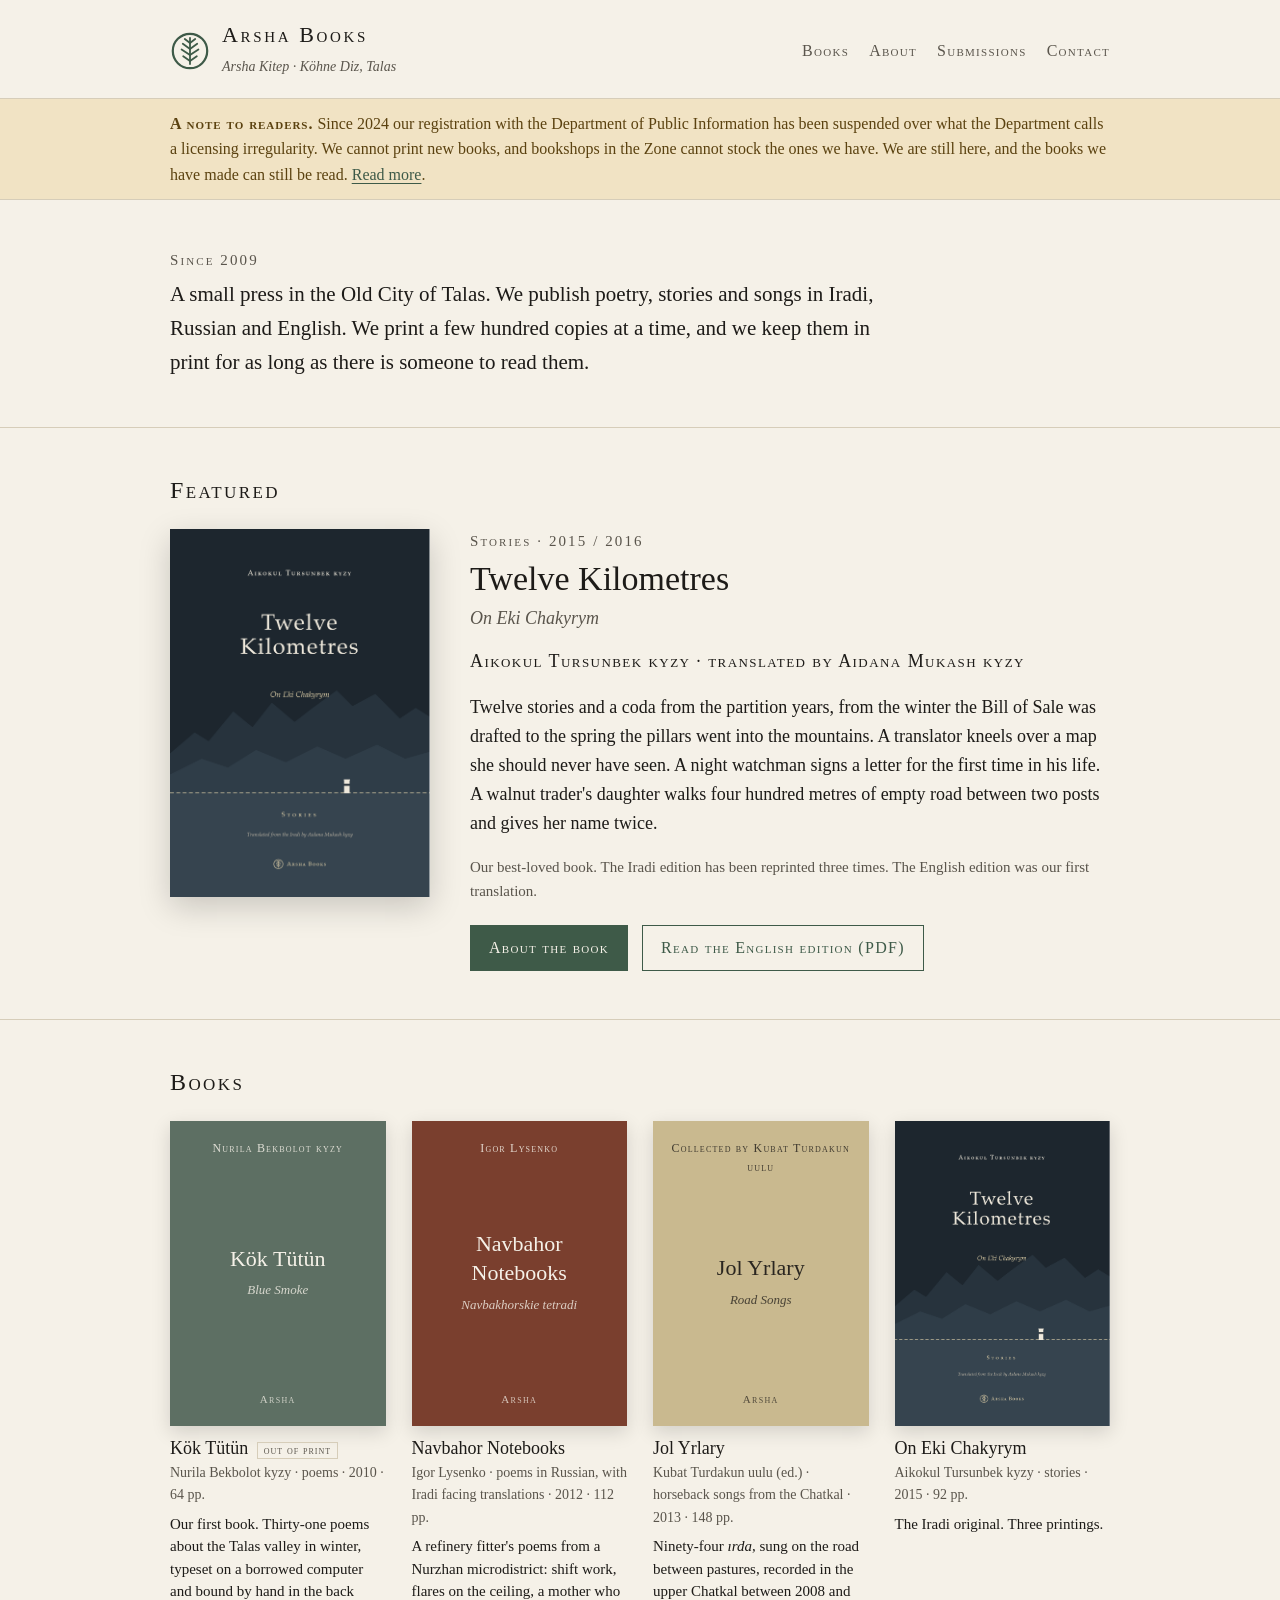
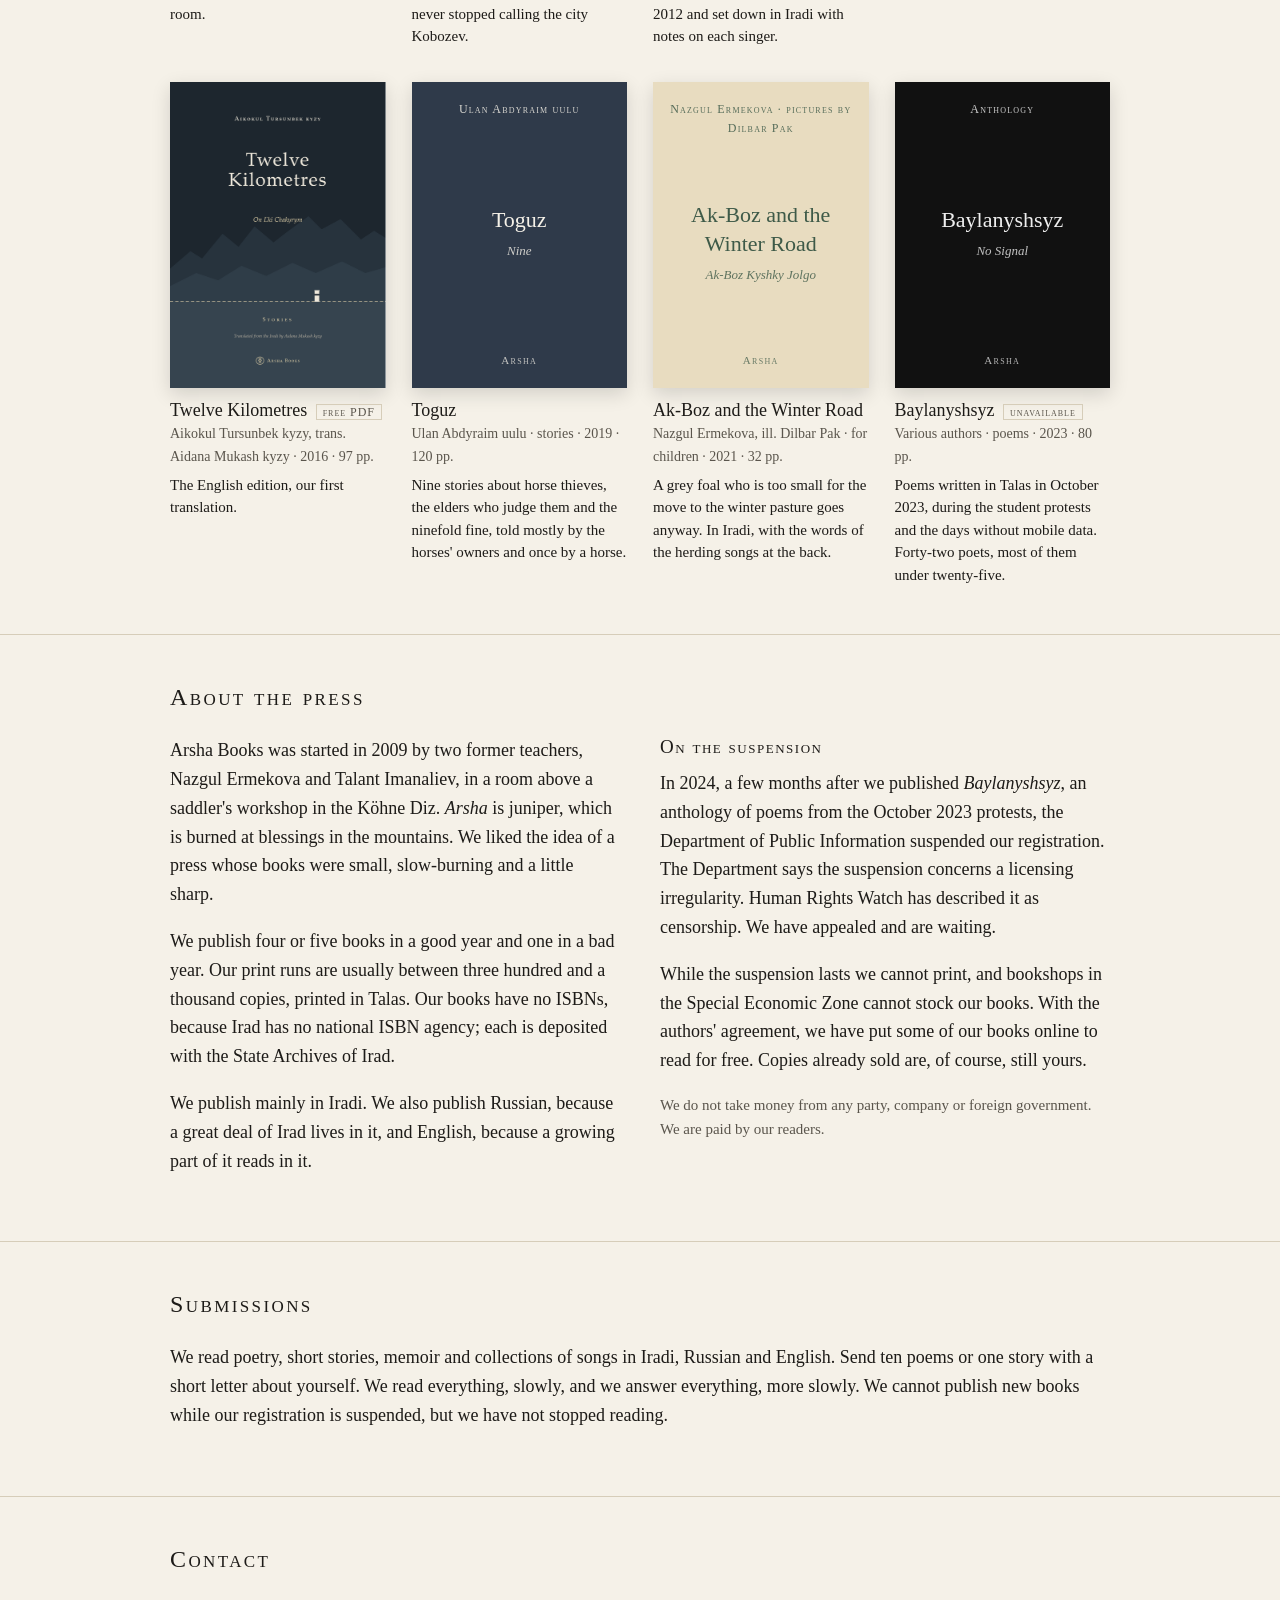
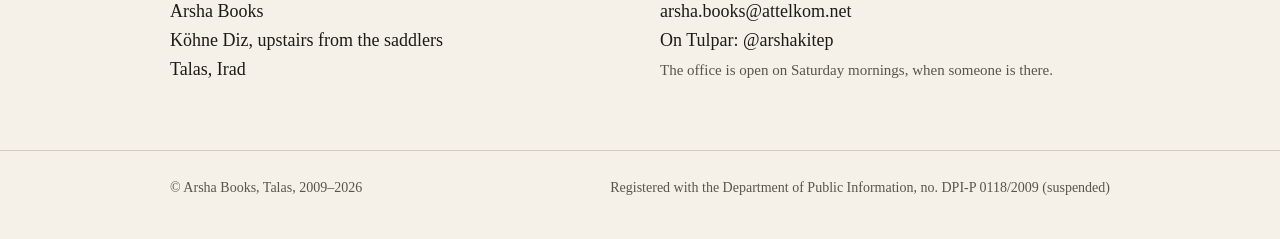
==== index.html @ 1b77b649 "Arsha Books website Co-Authored-By: Claude Opus 5.5 <noreply@anthropic.com>" ====
<!doctype html>
<html lang="en">
<head>
<meta charset="utf-8">
<meta name="viewport" content="width=device-width, initial-scale=1">
<title>Arsha Books · Talas</title>
<meta name="description" content="Arsha Books (Arsha Kitep) is a small independent press in the Old City of Talas, publishing poetry and prose in Iradi, Russian and English since 2009.">
<link rel="icon" href="assets/logo.svg" type="image/svg+xml">
<link rel="stylesheet" href="style.css">
</head>
<body>

<header class="masthead">
  <div class="wrap">
    <a class="brand" href="index.html" aria-label="Arsha Books, home">
      <svg viewBox="-10 -10 20 20" aria-hidden="true"><circle r="8.6" fill="none" stroke="currentColor" stroke-width="1.1"/><g fill="none" stroke="currentColor" stroke-width="0.9" stroke-linecap="round"><path d="M0,6.5 L0,-6.5"/><path d="M0,-4 L-2.6,-6"/><path d="M0,-4 L2.6,-6"/><path d="M0,-1 L-3.6,-3.6"/><path d="M0,-1 L3.6,-3.6"/><path d="M0,2 L-4.2,-0.8"/><path d="M0,2 L4.2,-0.8"/><path d="M0,5 L-3.4,2.6"/><path d="M0,5 L3.4,2.6"/></g></svg>
      <span><span class="brand-name">Arsha Books</span><br><span class="brand-sub">Arsha Kitep · Köhne Diz, Talas</span></span>
    </a>
    <nav>
      <a href="#books">Books</a>
      <a href="#about">About</a>
      <a href="#submissions">Submissions</a>
      <a href="#contact">Contact</a>
    </nav>
  </div>
</header>

<div class="notice" role="note">
  <div class="wrap">
    <strong>A note to readers.</strong> Since 2024 our registration with the Department of Public Information has been suspended over what the Department calls a licensing irregularity. We cannot print new books, and bookshops in the Zone cannot stock the ones we have. We are still here, and the books we have made can still be read. <a href="#about">Read more</a>.
  </div>
</div>

<main>

<section>
  <div class="wrap">
    <p class="kicker">Since 2009</p>
    <p class="lede">A small press in the Old City of Talas. We publish poetry, stories and songs in Iradi, Russian and English. We print a few hundred copies at a time, and we keep them in print for as long as there is someone to read them.</p>
  </div>
</section>

<section aria-labelledby="featured">
  <div class="wrap">
    <h2 id="featured">Featured</h2>
    <div class="feature">
      <a href="twelve-kilometres.html"><img src="assets/cover-twelve-kilometres.png" alt="Cover of Twelve Kilometres: the title over a dark mountain ridge, with a dashed line and a single white pillar."></a>
      <div>
        <p class="kicker">Stories · 2015 / 2016</p>
        <h3>Twelve Kilometres</h3>
        <p class="iradi">On Eki Chakyrym</p>
        <p class="byline">Aikokul Tursunbek kyzy · translated by Aidana Mukash kyzy</p>
        <p>Twelve stories and a coda from the partition years, from the winter the Bill of Sale was drafted to the spring the pillars went into the mountains. A translator kneels over a map she should never have seen. A night watchman signs a letter for the first time in his life. A walnut trader's daughter walks four hundred metres of empty road between two posts and gives her name twice.</p>
        <p class="small">Our best-loved book. The Iradi edition has been reprinted three times. The English edition was our first translation.</p>
        <div class="actions">
          <a class="btn solid" href="twelve-kilometres.html">About the book</a>
          <a class="btn" href="assets/twelve-kilometres.pdf">Read the English edition (PDF)</a>
        </div>
      </div>
    </div>
  </div>
</section>

<section id="books" aria-labelledby="books-h">
  <div class="wrap">
    <h2 id="books-h">Books</h2>
    <ul class="catalogue">

      <li class="book">
        <div class="cover" style="--c:#5d6f63">
          <span class="ca">Nurila Bekbolot kyzy</span>
          <span><span class="ct">Kök Tütün</span><span class="ci"><br>Blue Smoke</span></span>
          <span class="cp">Arsha</span>
        </div>
        <h3>Kök Tütün <span class="tag">out of print</span></h3>
        <p class="meta">Nurila Bekbolot kyzy · poems · 2010 · 64 pp.</p>
        <p class="desc">Our first book. Thirty-one poems about the Talas valley in winter, typeset on a borrowed computer and bound by hand in the back room.</p>
      </li>

      <li class="book">
        <div class="cover" style="--c:#7a3f2e">
          <span class="ca">Igor Lysenko</span>
          <span><span class="ct">Navbahor Notebooks</span><span class="ci"><br>Navbakhorskie tetradi</span></span>
          <span class="cp">Arsha</span>
        </div>
        <h3>Navbahor Notebooks</h3>
        <p class="meta">Igor Lysenko · poems in Russian, with Iradi facing translations · 2012 · 112 pp.</p>
        <p class="desc">A refinery fitter's poems from a Nurzhan microdistrict: shift work, flares on the ceiling, a mother who never stopped calling the city Kobozev.</p>
      </li>

      <li class="book">
        <div class="cover" style="--c:#c9b98f; --t:#2a2620">
          <span class="ca">Collected by Kubat Turdakun uulu</span>
          <span><span class="ct">Jol Yrlary</span><span class="ci"><br>Road Songs</span></span>
          <span class="cp">Arsha</span>
        </div>
        <h3>Jol Yrlary</h3>
        <p class="meta">Kubat Turdakun uulu (ed.) · horseback songs from the Chatkal · 2013 · 148 pp.</p>
        <p class="desc">Ninety-four <em>ırda</em>, sung on the road between pastures, recorded in the upper Chatkal between 2008 and 2012 and set down in Iradi with notes on each singer.</p>
      </li>

      <li class="book">
        <a href="twelve-kilometres.html"><img class="coverimg" src="assets/cover-twelve-kilometres.png" alt="Cover of On Eki Chakyrym / Twelve Kilometres"></a>
        <h3><a href="twelve-kilometres.html">On Eki Chakyrym</a></h3>
        <p class="meta">Aikokul Tursunbek kyzy · stories · 2015 · 92 pp.</p>
        <p class="desc">The Iradi original. Three printings.</p>
      </li>

      <li class="book">
        <a href="twelve-kilometres.html"><img class="coverimg" src="assets/cover-twelve-kilometres.png" alt="Cover of Twelve Kilometres"></a>
        <h3><a href="twelve-kilometres.html">Twelve Kilometres</a> <span class="tag">free PDF</span></h3>
        <p class="meta">Aikokul Tursunbek kyzy, trans. Aidana Mukash kyzy · 2016 · 97 pp.</p>
        <p class="desc">The English edition, our first translation.</p>
      </li>

      <li class="book">
        <div class="cover" style="--c:#2f3a4a">
          <span class="ca">Ulan Abdyraim uulu</span>
          <span><span class="ct">Toguz</span><span class="ci"><br>Nine</span></span>
          <span class="cp">Arsha</span>
        </div>
        <h3>Toguz</h3>
        <p class="meta">Ulan Abdyraim uulu · stories · 2019 · 120 pp.</p>
        <p class="desc">Nine stories about horse thieves, the elders who judge them and the ninefold fine, told mostly by the horses' owners and once by a horse.</p>
      </li>

      <li class="book">
        <div class="cover" style="--c:#e8dcc0; --t:#3e5a48">
          <span class="ca">Nazgul Ermekova · pictures by Dilbar Pak</span>
          <span><span class="ct">Ak-Boz and the Winter Road</span><span class="ci"><br>Ak-Boz Kyshky Jolgo</span></span>
          <span class="cp">Arsha</span>
        </div>
        <h3>Ak-Boz and the Winter Road</h3>
        <p class="meta">Nazgul Ermekova, ill. Dilbar Pak · for children · 2021 · 32 pp.</p>
        <p class="desc">A grey foal who is too small for the move to the winter pasture goes anyway. In Iradi, with the words of the herding songs at the back.</p>
      </li>

      <li class="book">
        <div class="cover" style="--c:#111; --t:#eee">
          <span class="ca">Anthology</span>
          <span><span class="ct">Baylanyshsyz</span><span class="ci"><br>No Signal</span></span>
          <span class="cp">Arsha</span>
        </div>
        <h3>Baylanyshsyz <span class="tag">unavailable</span></h3>
        <p class="meta">Various authors · poems · 2023 · 80 pp.</p>
        <p class="desc">Poems written in Talas in October 2023, during the student protests and the days without mobile data. Forty-two poets, most of them under twenty-five.</p>
      </li>

    </ul>
  </div>
</section>

<section id="about" aria-labelledby="about-h">
  <div class="wrap">
    <h2 id="about-h">About the press</h2>
    <div class="cols">
      <div>
        <p>Arsha Books was started in 2009 by two former teachers, Nazgul Ermekova and Talant Imanaliev, in a room above a saddler's workshop in the Köhne Diz. <em>Arsha</em> is juniper, which is burned at blessings in the mountains. We liked the idea of a press whose books were small, slow-burning and a little sharp.</p>
        <p>We publish four or five books in a good year and one in a bad year. Our print runs are usually between three hundred and a thousand copies, printed in Talas. Our books have no ISBNs, because Irad has no national ISBN agency; each is deposited with the State Archives of Irad.</p>
        <p>We publish mainly in Iradi. We also publish Russian, because a great deal of Irad lives in it, and English, because a growing part of it reads in it.</p>
      </div>
      <div>
        <h3>On the suspension</h3>
        <p>In 2024, a few months after we published <em>Baylanyshsyz</em>, an anthology of poems from the October 2023 protests, the Department of Public Information suspended our registration. The Department says the suspension concerns a licensing irregularity. Human Rights Watch has described it as censorship. We have appealed and are waiting.</p>
        <p>While the suspension lasts we cannot print, and bookshops in the Special Economic Zone cannot stock our books. With the authors' agreement, we have put some of our books online to read for free. Copies already sold are, of course, still yours.</p>
        <p class="small">We do not take money from any party, company or foreign government. We are paid by our readers.</p>
      </div>
    </div>
  </div>
</section>

<section id="submissions" aria-labelledby="sub-h">
  <div class="wrap">
    <h2 id="sub-h">Submissions</h2>
    <p>We read poetry, short stories, memoir and collections of songs in Iradi, Russian and English. Send ten poems or one story with a short letter about yourself. We read everything, slowly, and we answer everything, more slowly. We cannot publish new books while our registration is suspended, but we have not stopped reading.</p>
  </div>
</section>

<section id="contact" aria-labelledby="contact-h">
  <div class="wrap">
    <h2 id="contact-h">Contact</h2>
    <div class="cols">
      <address>
        Arsha Books<br>
        Köhne Diz, upstairs from the saddlers<br>
        Talas, Irad
      </address>
      <p>arsha.books@attelkom.net<br>
        On Tulpar: @arshakitep<br>
        <span class="small">The office is open on Saturday mornings, when someone is there.</span></p>
    </div>
  </div>
</section>

</main>

<footer>
  <div class="wrap">
    <span>© Arsha Books, Talas, 2009–2026</span>
    <span>Registered with the Department of Public Information, no. DPI-P 0118/2009 (suspended)</span>
  </div>
</footer>

</body>
</html>
---- style.css ----
:root {
  --paper: #f5f1e8;
  --paper-2: #ece6d8;
  --ink: #1d1b18;
  --ink-soft: #5a554c;
  --rule: #d6cdb9;
  --juniper: #3e5a48;
  --slate: #1d262e;
  --sand: #d9cba6;
  --notice: #f1e3c4;
  --notice-ink: #5b4210;
  --serif: 'Palatino Linotype', Palatino, 'Book Antiqua', Georgia, serif;
}
@media (prefers-color-scheme: dark) {
  :root:not([data-theme="light"]) {
    --paper: #1a1d1f; --paper-2: #23272a; --ink: #ece7dc; --ink-soft: #a9a297;
    --rule: #3a3e40; --juniper: #8fb39a; --notice: #3a301c; --notice-ink: #f1dfb4;
  }
}

* { box-sizing: border-box; }
html { background: var(--paper); }
body {
  margin: 0; background: var(--paper); color: var(--ink);
  font-family: var(--serif); font-size: 18px; line-height: 1.6;
}
a { color: var(--juniper); text-underline-offset: 3px; }
a:hover { color: var(--ink); }
img { max-width: 100%; display: block; }

.wrap { max-width: 980px; margin: 0 auto; padding: 0 20px; }

/* masthead */
.masthead { border-bottom: 1px solid var(--rule); }
.masthead .wrap { display: flex; align-items: center; justify-content: space-between; gap: 16px; padding-top: 22px; padding-bottom: 18px; flex-wrap: wrap; }
.brand { display: flex; align-items: center; gap: 12px; text-decoration: none; color: var(--ink); }
.brand svg { width: 40px; height: 40px; color: var(--juniper); flex: none; }
.brand-name { font-variant: small-caps; letter-spacing: .12em; font-size: 22px; line-height: 1.1; }
.brand-sub { font-style: italic; font-size: 14px; color: var(--ink-soft); letter-spacing: 0; }
nav { display: flex; gap: 20px; flex-wrap: wrap; }
nav a { text-decoration: none; color: var(--ink-soft); font-variant: small-caps; letter-spacing: .08em; font-size: 16px; }
nav a:hover, nav a[aria-current] { color: var(--ink); }

/* notice */
.notice { background: var(--notice); color: var(--notice-ink); border-bottom: 1px solid var(--rule); font-size: 16px; }
.notice .wrap { padding-top: 12px; padding-bottom: 12px; }
.notice strong { font-variant: small-caps; letter-spacing: .06em; }

/* sections */
section { padding: 48px 0; border-bottom: 1px solid var(--rule); }
section:last-of-type { border-bottom: 0; }
h1, h2, h3 { font-weight: normal; line-height: 1.2; }
h2 { font-variant: small-caps; letter-spacing: .1em; font-size: 24px; margin: 0 0 24px; }
.kicker { font-variant: small-caps; letter-spacing: .14em; color: var(--ink-soft); font-size: 15px; margin: 0 0 6px; }
.lede { font-size: 21px; max-width: 34em; margin: 0; }
p { margin: 0 0 1em; }

/* featured */
.feature { display: grid; grid-template-columns: 260px 1fr; gap: 40px; align-items: start; }
.feature img { box-shadow: 0 10px 30px rgba(0,0,0,.18); }
.feature h3 { font-size: 34px; margin: 0 0 4px; }
.feature .iradi { font-style: italic; color: var(--ink-soft); margin: 0 0 14px; }
.feature .byline { font-variant: small-caps; letter-spacing: .08em; margin: 0 0 18px; }
.actions { display: flex; gap: 14px; flex-wrap: wrap; margin-top: 22px; }
.btn { display: inline-block; padding: 9px 18px; border: 1px solid var(--juniper); color: var(--juniper); text-decoration: none; font-variant: small-caps; letter-spacing: .08em; font-size: 16px; }
.btn.solid { background: var(--juniper); color: var(--paper); }
.btn:hover { background: var(--ink); border-color: var(--ink); color: var(--paper); }

/* catalogue */
.catalogue { list-style: none; padding: 0; margin: 0; display: grid; grid-template-columns: repeat(auto-fill, minmax(200px, 1fr)); gap: 34px 26px; }
.book a { text-decoration: none; color: inherit; }
.cover {
  aspect-ratio: 148 / 210; background: var(--c, #6b5b45); color: var(--t, #f5f1e8);
  display: flex; flex-direction: column; justify-content: space-between; padding: 18px 14px;
  text-align: center; box-shadow: 0 6px 18px rgba(0,0,0,.14); margin-bottom: 12px; overflow: hidden;
}
.coverimg { width: 100%; aspect-ratio: 148 / 210; object-fit: cover; box-shadow: 0 6px 18px rgba(0,0,0,.14); margin-bottom: 12px; }
.cover .ca { font-variant: small-caps; letter-spacing: .1em; font-size: 12px; opacity: .85; }
.cover .ct { font-size: 22px; line-height: 1.15; }
.cover .ci { font-style: italic; font-size: 13px; opacity: .8; margin-top: 6px; }
.cover .cp { font-variant: small-caps; letter-spacing: .12em; font-size: 11px; opacity: .75; }
.book h3 { font-size: 18px; margin: 0; }
.book .meta { font-size: 14px; color: var(--ink-soft); margin: 2px 0 6px; }
.book .desc { font-size: 15px; line-height: 1.5; margin: 0; }
.tag { display: inline-block; font-size: 12px; font-variant: small-caps; letter-spacing: .08em; border: 1px solid var(--rule); padding: 0 6px; margin-left: 4px; color: var(--ink-soft); }

/* about / two column */
.cols { display: grid; grid-template-columns: 1fr 1fr; gap: 40px; }
.cols h3 { font-variant: small-caps; letter-spacing: .08em; font-size: 19px; margin: 0 0 10px; }
.small { font-size: 15px; color: var(--ink-soft); }
address { font-style: normal; }

/* book page */
.bookhead { display: grid; grid-template-columns: 300px 1fr; gap: 44px; align-items: start; }
.bookhead h1 { font-size: 40px; margin: 0 0 4px; }
dl.details { display: grid; grid-template-columns: max-content 1fr; gap: 4px 18px; font-size: 16px; margin: 22px 0 0; }
dl.details dt { color: var(--ink-soft); font-variant: small-caps; letter-spacing: .06em; }
dl.details dd { margin: 0; }
.excerpt { max-width: 36em; margin: 0 auto; }
.excerpt p { text-indent: 1.4em; margin: 0; }
.excerpt p.first { text-indent: 0; }
.excerpt .src { text-align: center; text-indent: 0; font-style: italic; color: var(--ink-soft); margin-top: 18px; }
blockquote { margin: 0; padding: 0 0 0 20px; border-left: 2px solid var(--juniper); font-style: italic; }
ol.toc { columns: 2; column-gap: 40px; padding-left: 1.4em; margin: 0; }
ol.toc li { break-inside: avoid; }

footer { border-top: 1px solid var(--rule); padding: 26px 0 40px; font-size: 14px; color: var(--ink-soft); }
footer .wrap { display: flex; justify-content: space-between; gap: 16px; flex-wrap: wrap; }

@media (max-width: 720px) {
  body { font-size: 17px; }
  .feature, .bookhead, .cols { grid-template-columns: 1fr; gap: 26px; }
  .feature img, .bookhead img { max-width: 240px; }
  .bookhead h1 { font-size: 32px; }
  ol.toc { columns: 1; }
  section { padding: 36px 0; }
}
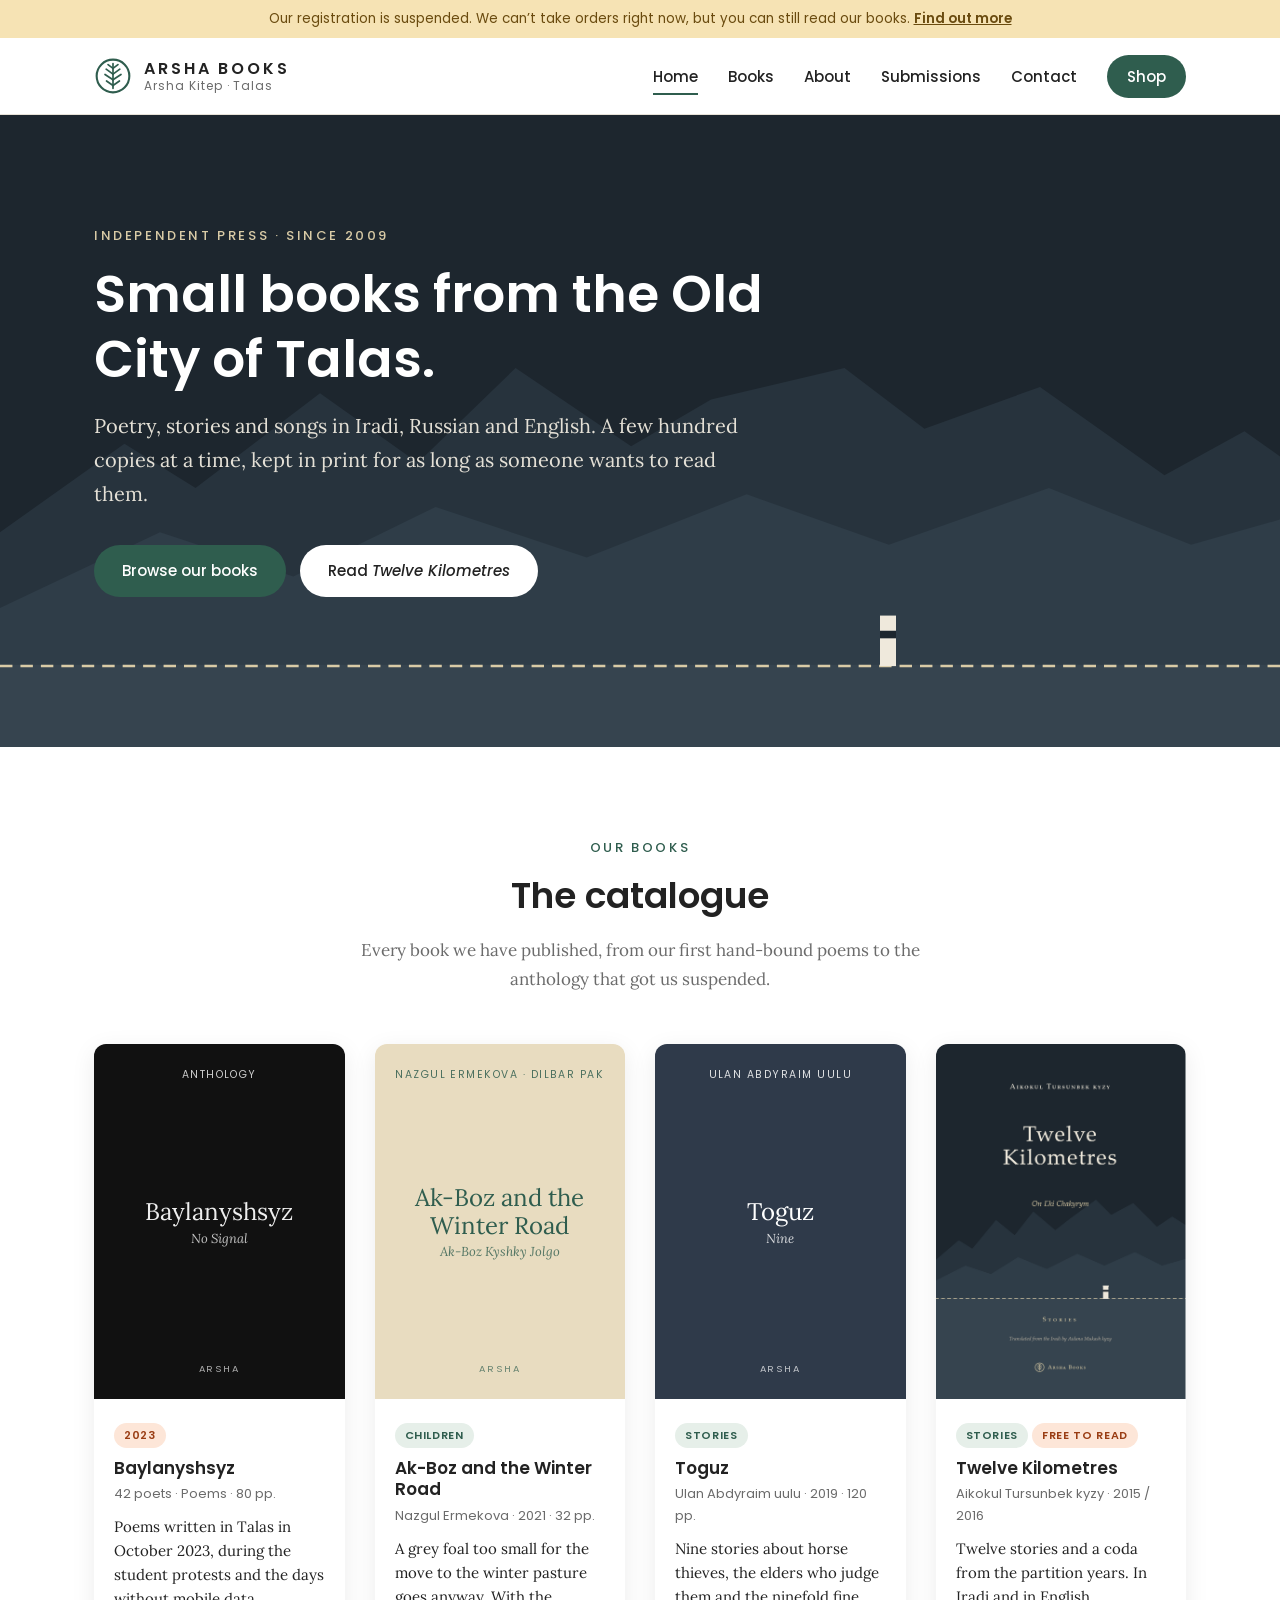
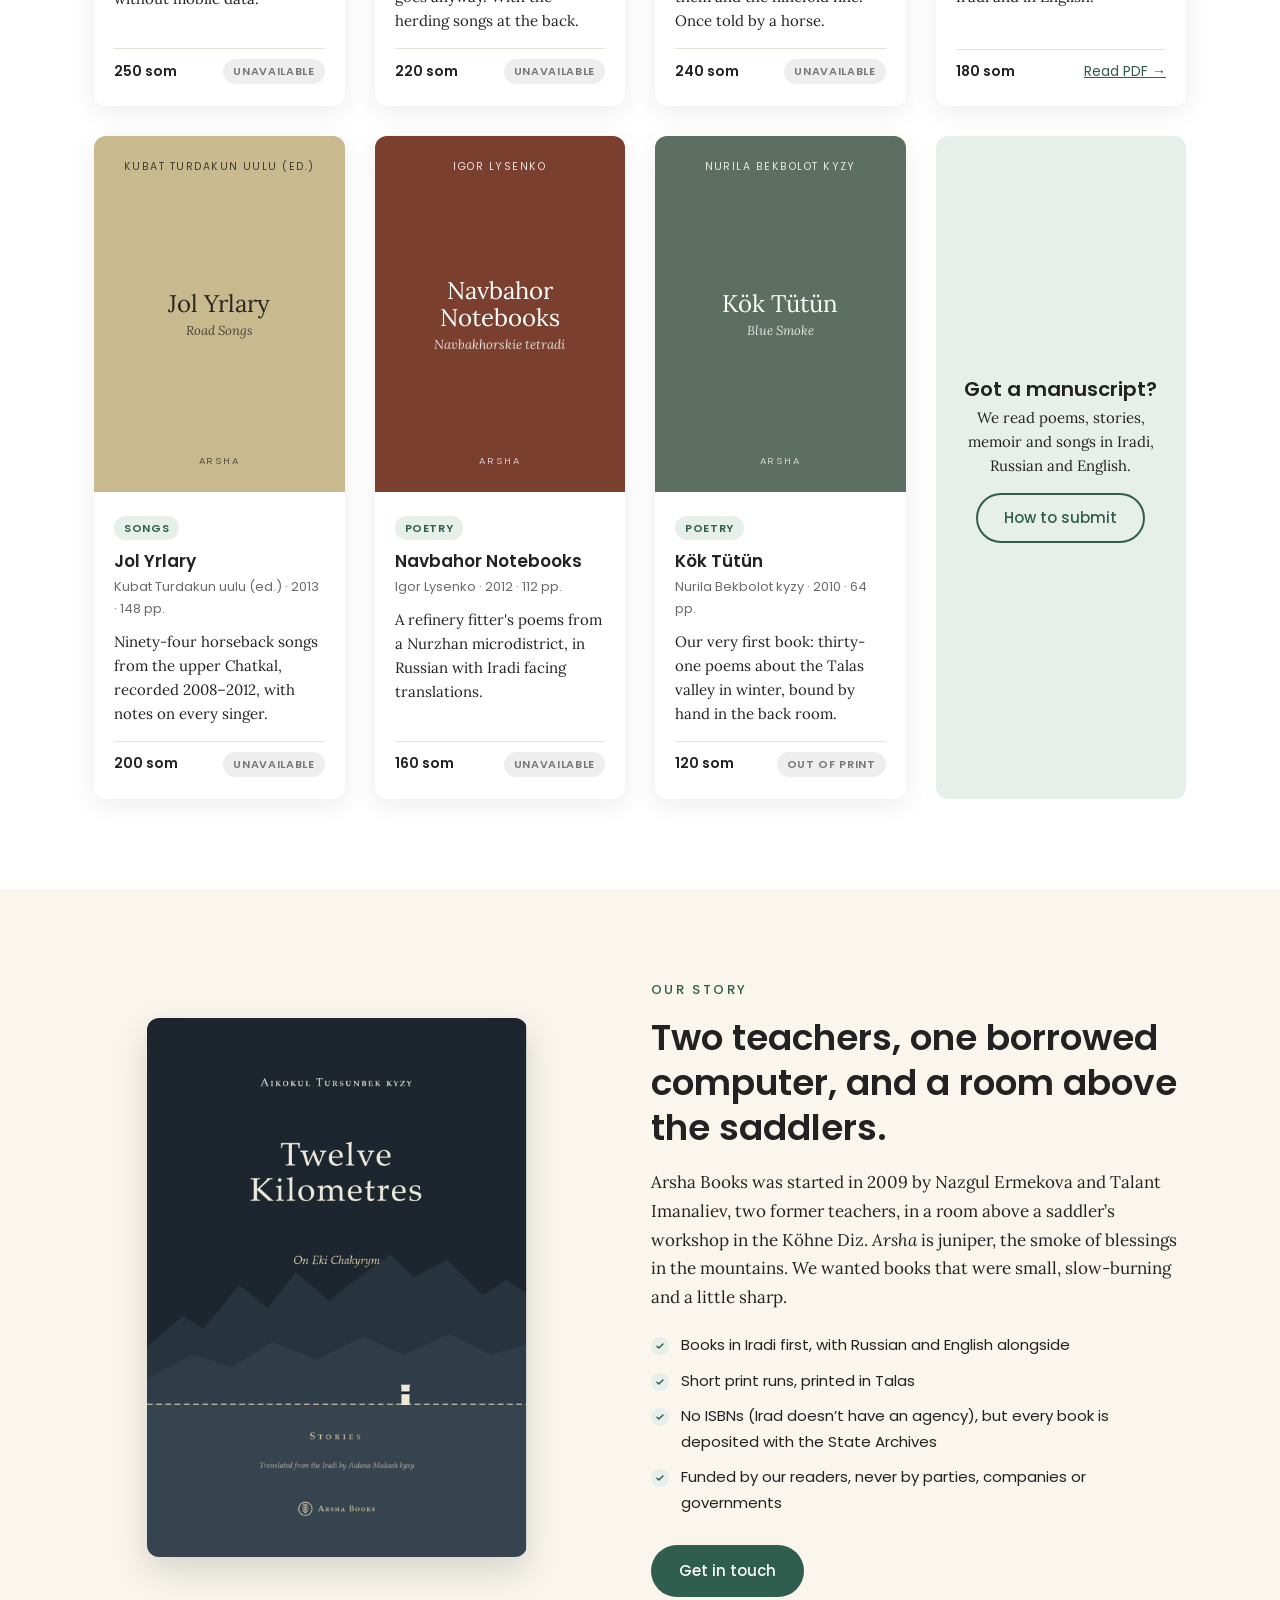
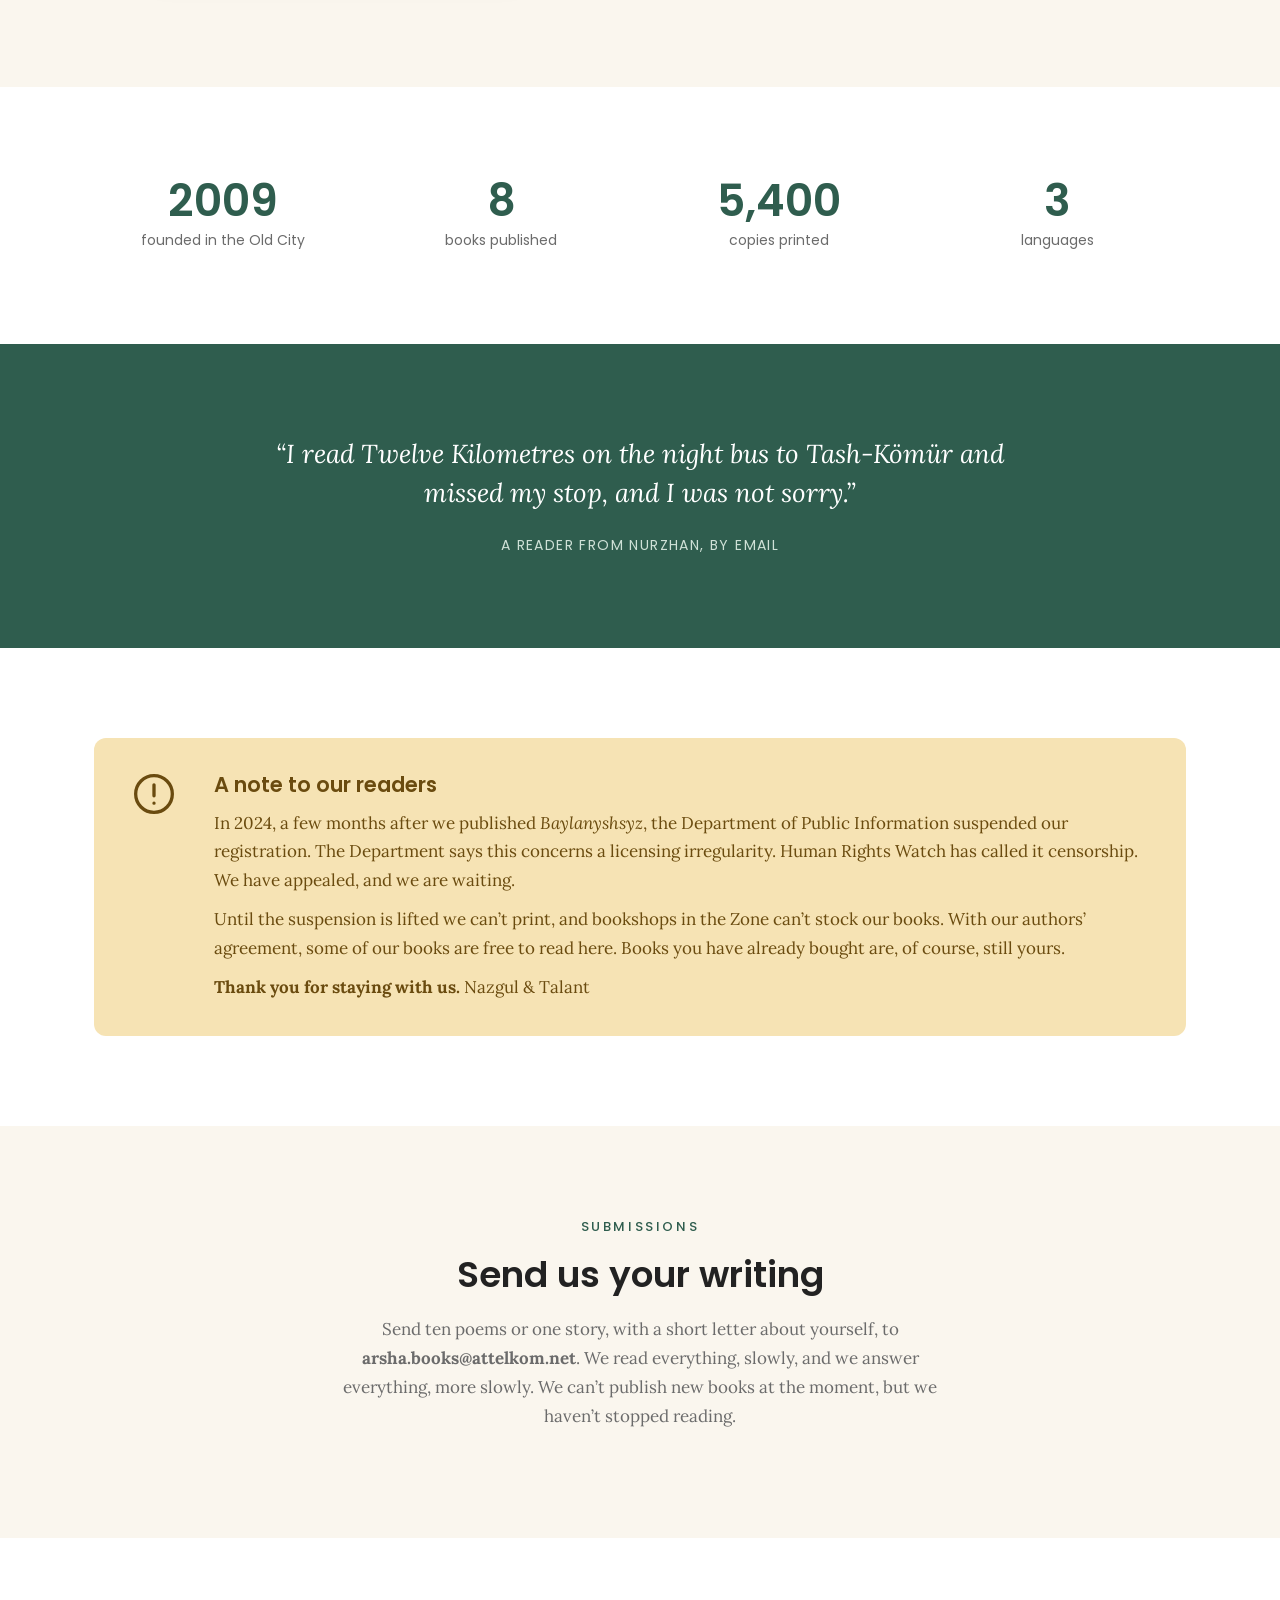
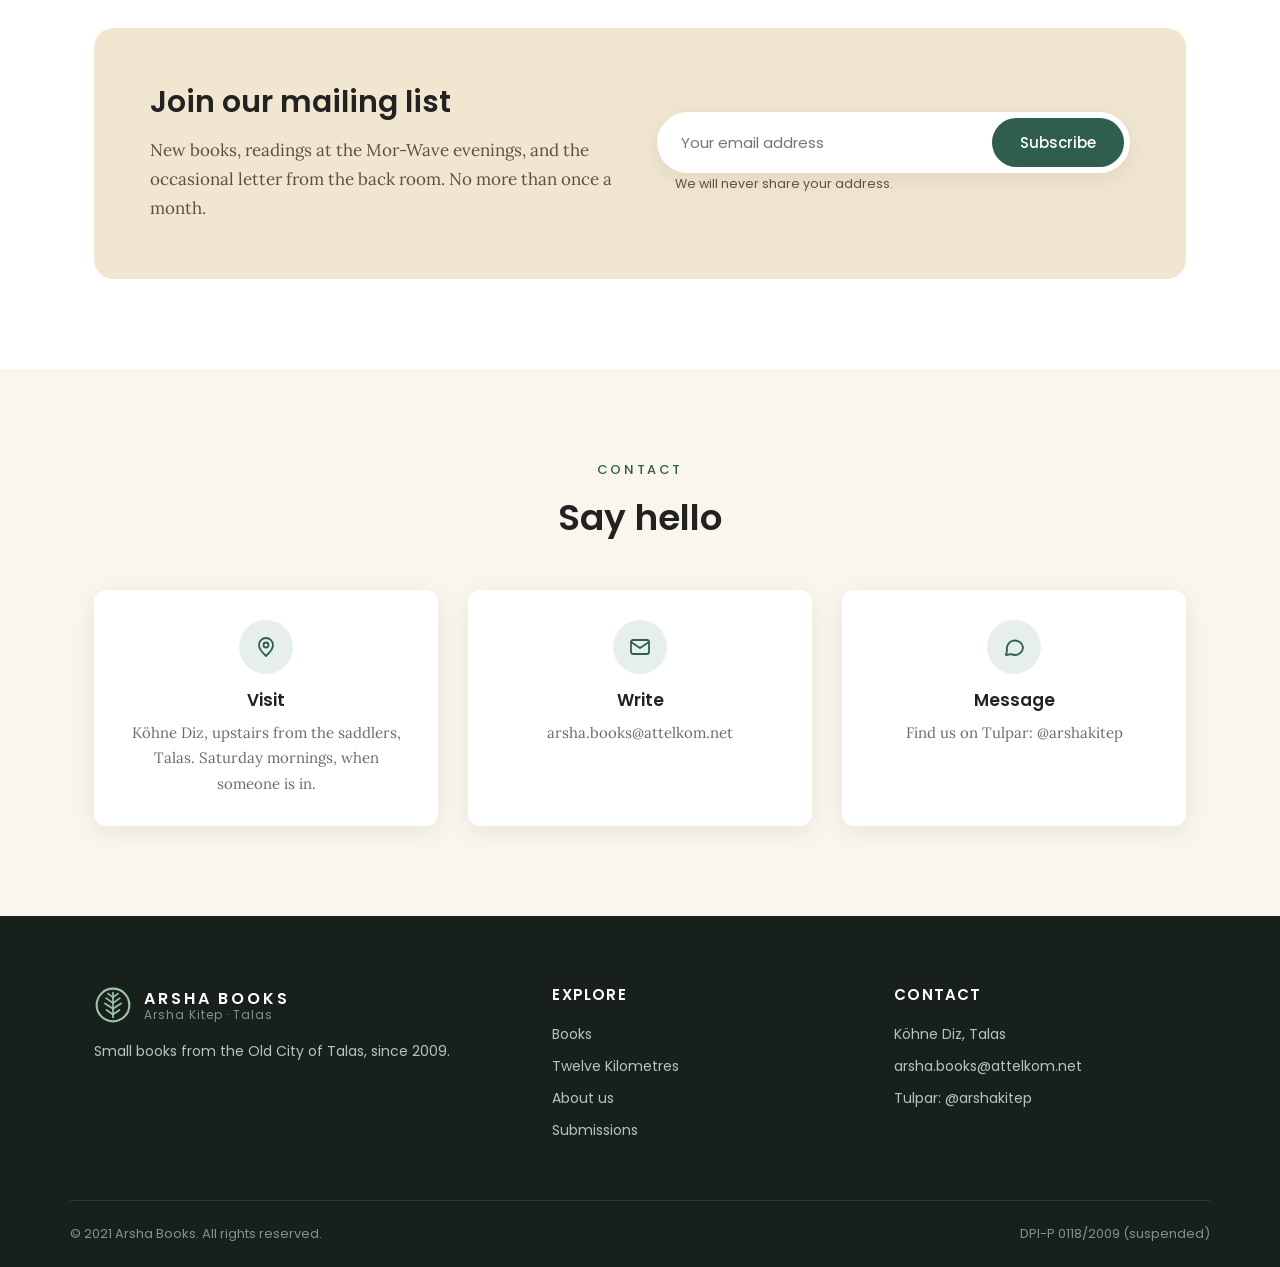
==== commit 35a42946: "Redesign site in a 2021 small-press style Co-Authored-By: Claude Opus 5.5 <noreply@anthropic.com>" ====
--- a/index.html
+++ b/index.html
@@ -3,203 +3,302 @@
 <head>
 <meta charset="utf-8">
 <meta name="viewport" content="width=device-width, initial-scale=1">
-<title>Arsha Books · Talas</title>
-<meta name="description" content="Arsha Books (Arsha Kitep) is a small independent press in the Old City of Talas, publishing poetry and prose in Iradi, Russian and English since 2009.">
+<title>Arsha Books | Small books from the Old City of Talas</title>
+<meta name="description" content="Arsha Books (Arsha Kitep) is an independent press in the Old City of Talas, publishing poetry, stories and songs in Iradi, Russian and English since 2009.">
+<meta property="og:title" content="Arsha Books">
+<meta property="og:description" content="Small books from the Old City of Talas.">
+<meta property="og:image" content="assets/cover-twelve-kilometres.png">
 <link rel="icon" href="assets/logo.svg" type="image/svg+xml">
+<link rel="preconnect" href="https://fonts.googleapis.com">
+<link rel="preconnect" href="https://fonts.gstatic.com" crossorigin>
+<link href="https://fonts.googleapis.com/css2?family=Lora:ital,wght@0,400;0,600;1,400&family=Poppins:wght@400;500;600&display=swap" rel="stylesheet">
 <link rel="stylesheet" href="style.css">
 </head>
 <body>
 
-<header class="masthead">
-  <div class="wrap">
-    <a class="brand" href="index.html" aria-label="Arsha Books, home">
+<div class="topbar">Our registration is suspended. We can’t take orders right now, but you can still read our books. <a href="#notice">Find out more</a></div>
+
+<header class="site-header">
+  <div class="container">
+    <a class="logo" href="index.html">
       <svg viewBox="-10 -10 20 20" aria-hidden="true"><circle r="8.6" fill="none" stroke="currentColor" stroke-width="1.1"/><g fill="none" stroke="currentColor" stroke-width="0.9" stroke-linecap="round"><path d="M0,6.5 L0,-6.5"/><path d="M0,-4 L-2.6,-6"/><path d="M0,-4 L2.6,-6"/><path d="M0,-1 L-3.6,-3.6"/><path d="M0,-1 L3.6,-3.6"/><path d="M0,2 L-4.2,-0.8"/><path d="M0,2 L4.2,-0.8"/><path d="M0,5 L-3.4,2.6"/><path d="M0,5 L3.4,2.6"/></g></svg>
-      <span><span class="brand-name">Arsha Books</span><br><span class="brand-sub">Arsha Kitep · Köhne Diz, Talas</span></span>
+      <span class="logo-text">Arsha Books<small>Arsha Kitep · Talas</small></span>
     </a>
-    <nav>
+    <button class="menu-toggle" aria-label="Open menu" aria-expanded="false" aria-controls="nav"><span></span><span></span><span></span></button>
+    <nav class="main-nav" id="nav">
+      <a href="index.html" class="active">Home</a>
       <a href="#books">Books</a>
       <a href="#about">About</a>
       <a href="#submissions">Submissions</a>
       <a href="#contact">Contact</a>
+      <a href="#books" class="pill">Shop</a>
     </nav>
   </div>
 </header>
 
-<div class="notice" role="note">
-  <div class="wrap">
-    <strong>A note to readers.</strong> Since 2024 our registration with the Department of Public Information has been suspended over what the Department calls a licensing irregularity. We cannot print new books, and bookshops in the Zone cannot stock the ones we have. We are still here, and the books we have made can still be read. <a href="#about">Read more</a>.
-  </div>
-</div>
-
-<main>
-
-<section>
-  <div class="wrap">
-    <p class="kicker">Since 2009</p>
-    <p class="lede">A small press in the Old City of Talas. We publish poetry, stories and songs in Iradi, Russian and English. We print a few hundred copies at a time, and we keep them in print for as long as there is someone to read them.</p>
-  </div>
-</section>
-
-<section aria-labelledby="featured">
-  <div class="wrap">
-    <h2 id="featured">Featured</h2>
-    <div class="feature">
-      <a href="twelve-kilometres.html"><img src="assets/cover-twelve-kilometres.png" alt="Cover of Twelve Kilometres: the title over a dark mountain ridge, with a dashed line and a single white pillar."></a>
+<section class="hero">
+  <svg class="ridge" viewBox="0 0 1440 300" preserveAspectRatio="none" aria-hidden="true">
+    <path d="M0,130 L140,60 L220,95 L360,20 L470,75 L580,0 L710,62 L800,25 L950,0 L1040,48 L1170,15 L1310,85 L1400,50 L1440,70 L1440,300 L0,300 Z" fill="#27333d"/>
+    <path d="M0,190 L180,130 L330,165 L490,110 L660,150 L840,100 L1000,140 L1180,95 L1340,140 L1440,120 L1440,300 L0,300 Z" fill="#2f3d48"/>
+    <rect y="235" width="1440" height="65" fill="#36444f"/>
+    <line x1="0" y1="236" x2="1440" y2="236" stroke="#d9cba6" stroke-width="2" stroke-dasharray="14 9"/>
+    <rect x="990" y="196" width="18" height="40" fill="#efe9dc"/><rect x="990" y="208" width="18" height="6" fill="#1d262e"/>
+  </svg>
+  <div class="container">
+    <div class="eyebrow">Independent press · Since 2009</div>
+    <h1>Small books from the Old City of Talas.</h1>
+    <p class="sub">Poetry, stories and songs in Iradi, Russian and English. A few hundred copies at a time, kept in print for as long as someone wants to read them.</p>
+    <div class="btn-group">
+      <a class="btn btn-primary" href="#books">Browse our books</a>
+      <a class="btn btn-light" href="twelve-kilometres.html">Read <em>Twelve Kilometres</em></a>
+    </div>
+  </div>
+</section>
+
+<section class="section" id="books">
+  <div class="container">
+    <div class="section-head">
+      <div class="eyebrow" style="color:var(--green)">Our books</div>
+      <h2>The catalogue</h2>
+      <p>Every book we have published, from our first hand-bound poems to the anthology that got us suspended.</p>
+    </div>
+    <div class="grid">
+
+      <article class="card">
+        <div class="card-cover" style="--c:#111;--t:#eee"><span class="a">Anthology</span><span class="t">Baylanyshsyz<span class="i">No Signal</span></span><span class="p">Arsha</span></div>
+        <div class="card-body">
+          <span><span class="badge new">2023</span></span>
+          <h3 style="margin-top:10px">Baylanyshsyz</h3>
+          <div class="meta">42 poets · Poems · 80 pp.</div>
+          <p>Poems written in Talas in October 2023, during the student protests and the days without mobile data.</p>
+          <div class="card-foot"><span class="price">250 som</span><span class="badge grey">Unavailable</span></div>
+        </div>
+      </article>
+
+      <article class="card">
+        <div class="card-cover" style="--c:#e8dcc0;--t:#2f5d4e"><span class="a">Nazgul Ermekova · Dilbar Pak</span><span class="t">Ak-Boz and the Winter Road<span class="i">Ak-Boz Kyshky Jolgo</span></span><span class="p">Arsha</span></div>
+        <div class="card-body">
+          <span><span class="badge">Children</span></span>
+          <h3 style="margin-top:10px">Ak-Boz and the Winter Road</h3>
+          <div class="meta">Nazgul Ermekova · 2021 · 32 pp.</div>
+          <p>A grey foal too small for the move to the winter pasture goes anyway. With the herding songs at the back.</p>
+          <div class="card-foot"><span class="price">220 som</span><span class="badge grey">Unavailable</span></div>
+        </div>
+      </article>
+
+      <article class="card">
+        <div class="card-cover" style="--c:#2f3a4a"><span class="a">Ulan Abdyraim uulu</span><span class="t">Toguz<span class="i">Nine</span></span><span class="p">Arsha</span></div>
+        <div class="card-body">
+          <span><span class="badge">Stories</span></span>
+          <h3 style="margin-top:10px">Toguz</h3>
+          <div class="meta">Ulan Abdyraim uulu · 2019 · 120 pp.</div>
+          <p>Nine stories about horse thieves, the elders who judge them and the ninefold fine. Once told by a horse.</p>
+          <div class="card-foot"><span class="price">240 som</span><span class="badge grey">Unavailable</span></div>
+        </div>
+      </article>
+
+      <article class="card">
+        <a class="cover-link" href="twelve-kilometres.html"><div class="card-cover img"><img src="assets/cover-twelve-kilometres.png" alt="Cover of Twelve Kilometres"></div></a>
+        <div class="card-body">
+          <span><span class="badge">Stories</span> <span class="badge new">Free to read</span></span>
+          <h3 style="margin-top:10px"><a href="twelve-kilometres.html">Twelve Kilometres</a></h3>
+          <div class="meta">Aikokul Tursunbek kyzy · 2015 / 2016</div>
+          <p>Twelve stories and a coda from the partition years. In Iradi and in English.</p>
+          <div class="card-foot"><span class="price">180 som</span><a href="assets/twelve-kilometres.pdf">Read PDF →</a></div>
+        </div>
+      </article>
+
+      <article class="card">
+        <div class="card-cover" style="--c:#c9b98f;--t:#2a2620"><span class="a">Kubat Turdakun uulu (ed.)</span><span class="t">Jol Yrlary<span class="i">Road Songs</span></span><span class="p">Arsha</span></div>
+        <div class="card-body">
+          <span><span class="badge">Songs</span></span>
+          <h3 style="margin-top:10px">Jol Yrlary</h3>
+          <div class="meta">Kubat Turdakun uulu (ed.) · 2013 · 148 pp.</div>
+          <p>Ninety-four horseback songs from the upper Chatkal, recorded 2008–2012, with notes on every singer.</p>
+          <div class="card-foot"><span class="price">200 som</span><span class="badge grey">Unavailable</span></div>
+        </div>
+      </article>
+
+      <article class="card">
+        <div class="card-cover" style="--c:#7a3f2e"><span class="a">Igor Lysenko</span><span class="t">Navbahor Notebooks<span class="i">Navbakhorskie tetradi</span></span><span class="p">Arsha</span></div>
+        <div class="card-body">
+          <span><span class="badge">Poetry</span></span>
+          <h3 style="margin-top:10px">Navbahor Notebooks</h3>
+          <div class="meta">Igor Lysenko · 2012 · 112 pp.</div>
+          <p>A refinery fitter's poems from a Nurzhan microdistrict, in Russian with Iradi facing translations.</p>
+          <div class="card-foot"><span class="price">160 som</span><span class="badge grey">Unavailable</span></div>
+        </div>
+      </article>
+
+      <article class="card">
+        <div class="card-cover" style="--c:#5d6f63"><span class="a">Nurila Bekbolot kyzy</span><span class="t">Kök Tütün<span class="i">Blue Smoke</span></span><span class="p">Arsha</span></div>
+        <div class="card-body">
+          <span><span class="badge">Poetry</span></span>
+          <h3 style="margin-top:10px">Kök Tütün</h3>
+          <div class="meta">Nurila Bekbolot kyzy · 2010 · 64 pp.</div>
+          <p>Our very first book: thirty-one poems about the Talas valley in winter, bound by hand in the back room.</p>
+          <div class="card-foot"><span class="price">120 som</span><span class="badge grey">Out of print</span></div>
+        </div>
+      </article>
+
+      <article class="card" style="background:var(--green-light);box-shadow:none">
+        <div class="card-body" style="justify-content:center;text-align:center;padding:34px 24px">
+          <h3 style="font-size:20px">Got a manuscript?</h3>
+          <p>We read poems, stories, memoir and songs in Iradi, Russian and English.</p>
+          <p><a class="btn btn-outline" href="#submissions">How to submit</a></p>
+        </div>
+      </article>
+
+    </div>
+  </div>
+</section>
+
+<section class="section alt" id="about">
+  <div class="container split">
+    <img src="assets/cover-twelve-kilometres.png" alt="Twelve Kilometres, our best-loved book">
+    <div>
+      <div class="eyebrow" style="color:var(--green)">Our story</div>
+      <h2>Two teachers, one borrowed computer, and a room above the saddlers.</h2>
+      <p>Arsha Books was started in 2009 by Nazgul Ermekova and Talant Imanaliev, two former teachers, in a room above a saddler’s workshop in the Köhne Diz. <em>Arsha</em> is juniper, the smoke of blessings in the mountains. We wanted books that were small, slow-burning and a little sharp.</p>
+      <ul class="check">
+        <li>Books in Iradi first, with Russian and English alongside</li>
+        <li>Short print runs, printed in Talas</li>
+        <li>No ISBNs (Irad doesn’t have an agency), but every book is deposited with the State Archives</li>
+        <li>Funded by our readers, never by parties, companies or governments</li>
+      </ul>
+      <a class="btn btn-primary" href="#contact">Get in touch</a>
+    </div>
+  </div>
+</section>
+
+<section class="section">
+  <div class="container stats">
+    <div class="stat"><strong>2009</strong><span>founded in the Old City</span></div>
+    <div class="stat"><strong>8</strong><span>books published</span></div>
+    <div class="stat"><strong>5,400</strong><span>copies printed</span></div>
+    <div class="stat"><strong>3</strong><span>languages</span></div>
+  </div>
+</section>
+
+<section class="section quote">
+  <div class="container">
+    <blockquote>“I read <em>Twelve Kilometres</em> on the night bus to Tash-Kömür and missed my stop, and I was not sorry.”</blockquote>
+    <cite>A reader from Nurzhan, by email</cite>
+  </div>
+</section>
+
+<section class="section" id="notice">
+  <div class="container">
+    <div class="notice-card">
+      <svg viewBox="0 0 24 24" fill="none" stroke="currentColor" stroke-width="1.8" stroke-linecap="round" stroke-linejoin="round" aria-hidden="true"><circle cx="12" cy="12" r="10"/><path d="M12 7v6M12 17h.01"/></svg>
       <div>
-        <p class="kicker">Stories · 2015 / 2016</p>
-        <h3>Twelve Kilometres</h3>
-        <p class="iradi">On Eki Chakyrym</p>
-        <p class="byline">Aikokul Tursunbek kyzy · translated by Aidana Mukash kyzy</p>
-        <p>Twelve stories and a coda from the partition years, from the winter the Bill of Sale was drafted to the spring the pillars went into the mountains. A translator kneels over a map she should never have seen. A night watchman signs a letter for the first time in his life. A walnut trader's daughter walks four hundred metres of empty road between two posts and gives her name twice.</p>
-        <p class="small">Our best-loved book. The Iradi edition has been reprinted three times. The English edition was our first translation.</p>
-        <div class="actions">
-          <a class="btn solid" href="twelve-kilometres.html">About the book</a>
-          <a class="btn" href="assets/twelve-kilometres.pdf">Read the English edition (PDF)</a>
-        </div>
-      </div>
-    </div>
-  </div>
-</section>
-
-<section id="books" aria-labelledby="books-h">
-  <div class="wrap">
-    <h2 id="books-h">Books</h2>
-    <ul class="catalogue">
-
-      <li class="book">
-        <div class="cover" style="--c:#5d6f63">
-          <span class="ca">Nurila Bekbolot kyzy</span>
-          <span><span class="ct">Kök Tütün</span><span class="ci"><br>Blue Smoke</span></span>
-          <span class="cp">Arsha</span>
-        </div>
-        <h3>Kök Tütün <span class="tag">out of print</span></h3>
-        <p class="meta">Nurila Bekbolot kyzy · poems · 2010 · 64 pp.</p>
-        <p class="desc">Our first book. Thirty-one poems about the Talas valley in winter, typeset on a borrowed computer and bound by hand in the back room.</p>
-      </li>
-
-      <li class="book">
-        <div class="cover" style="--c:#7a3f2e">
-          <span class="ca">Igor Lysenko</span>
-          <span><span class="ct">Navbahor Notebooks</span><span class="ci"><br>Navbakhorskie tetradi</span></span>
-          <span class="cp">Arsha</span>
-        </div>
-        <h3>Navbahor Notebooks</h3>
-        <p class="meta">Igor Lysenko · poems in Russian, with Iradi facing translations · 2012 · 112 pp.</p>
-        <p class="desc">A refinery fitter's poems from a Nurzhan microdistrict: shift work, flares on the ceiling, a mother who never stopped calling the city Kobozev.</p>
-      </li>
-
-      <li class="book">
-        <div class="cover" style="--c:#c9b98f; --t:#2a2620">
-          <span class="ca">Collected by Kubat Turdakun uulu</span>
-          <span><span class="ct">Jol Yrlary</span><span class="ci"><br>Road Songs</span></span>
-          <span class="cp">Arsha</span>
-        </div>
-        <h3>Jol Yrlary</h3>
-        <p class="meta">Kubat Turdakun uulu (ed.) · horseback songs from the Chatkal · 2013 · 148 pp.</p>
-        <p class="desc">Ninety-four <em>ırda</em>, sung on the road between pastures, recorded in the upper Chatkal between 2008 and 2012 and set down in Iradi with notes on each singer.</p>
-      </li>
-
-      <li class="book">
-        <a href="twelve-kilometres.html"><img class="coverimg" src="assets/cover-twelve-kilometres.png" alt="Cover of On Eki Chakyrym / Twelve Kilometres"></a>
-        <h3><a href="twelve-kilometres.html">On Eki Chakyrym</a></h3>
-        <p class="meta">Aikokul Tursunbek kyzy · stories · 2015 · 92 pp.</p>
-        <p class="desc">The Iradi original. Three printings.</p>
-      </li>
-
-      <li class="book">
-        <a href="twelve-kilometres.html"><img class="coverimg" src="assets/cover-twelve-kilometres.png" alt="Cover of Twelve Kilometres"></a>
-        <h3><a href="twelve-kilometres.html">Twelve Kilometres</a> <span class="tag">free PDF</span></h3>
-        <p class="meta">Aikokul Tursunbek kyzy, trans. Aidana Mukash kyzy · 2016 · 97 pp.</p>
-        <p class="desc">The English edition, our first translation.</p>
-      </li>
-
-      <li class="book">
-        <div class="cover" style="--c:#2f3a4a">
-          <span class="ca">Ulan Abdyraim uulu</span>
-          <span><span class="ct">Toguz</span><span class="ci"><br>Nine</span></span>
-          <span class="cp">Arsha</span>
-        </div>
-        <h3>Toguz</h3>
-        <p class="meta">Ulan Abdyraim uulu · stories · 2019 · 120 pp.</p>
-        <p class="desc">Nine stories about horse thieves, the elders who judge them and the ninefold fine, told mostly by the horses' owners and once by a horse.</p>
-      </li>
-
-      <li class="book">
-        <div class="cover" style="--c:#e8dcc0; --t:#3e5a48">
-          <span class="ca">Nazgul Ermekova · pictures by Dilbar Pak</span>
-          <span><span class="ct">Ak-Boz and the Winter Road</span><span class="ci"><br>Ak-Boz Kyshky Jolgo</span></span>
-          <span class="cp">Arsha</span>
-        </div>
-        <h3>Ak-Boz and the Winter Road</h3>
-        <p class="meta">Nazgul Ermekova, ill. Dilbar Pak · for children · 2021 · 32 pp.</p>
-        <p class="desc">A grey foal who is too small for the move to the winter pasture goes anyway. In Iradi, with the words of the herding songs at the back.</p>
-      </li>
-
-      <li class="book">
-        <div class="cover" style="--c:#111; --t:#eee">
-          <span class="ca">Anthology</span>
-          <span><span class="ct">Baylanyshsyz</span><span class="ci"><br>No Signal</span></span>
-          <span class="cp">Arsha</span>
-        </div>
-        <h3>Baylanyshsyz <span class="tag">unavailable</span></h3>
-        <p class="meta">Various authors · poems · 2023 · 80 pp.</p>
-        <p class="desc">Poems written in Talas in October 2023, during the student protests and the days without mobile data. Forty-two poets, most of them under twenty-five.</p>
-      </li>
-
-    </ul>
-  </div>
-</section>
-
-<section id="about" aria-labelledby="about-h">
-  <div class="wrap">
-    <h2 id="about-h">About the press</h2>
-    <div class="cols">
+        <h3>A note to our readers</h3>
+        <p>In 2024, a few months after we published <em>Baylanyshsyz</em>, the Department of Public Information suspended our registration. The Department says this concerns a licensing irregularity. Human Rights Watch has called it censorship. We have appealed, and we are waiting.</p>
+        <p>Until the suspension is lifted we can’t print, and bookshops in the Zone can’t stock our books. With our authors’ agreement, some of our books are free to read here. Books you have already bought are, of course, still yours.</p>
+        <p style="margin:0"><strong>Thank you for staying with us.</strong> Nazgul &amp; Talant</p>
+      </div>
+    </div>
+  </div>
+</section>
+
+<section class="section alt" id="submissions">
+  <div class="container">
+    <div class="section-head" style="margin-bottom:0">
+      <div class="eyebrow" style="color:var(--green)">Submissions</div>
+      <h2>Send us your writing</h2>
+      <p>Send ten poems or one story, with a short letter about yourself, to <strong>arsha.books@attelkom.net</strong>. We read everything, slowly, and we answer everything, more slowly. We can’t publish new books at the moment, but we haven’t stopped reading.</p>
+    </div>
+  </div>
+</section>
+
+<section class="section">
+  <div class="container">
+    <div class="newsletter">
       <div>
-        <p>Arsha Books was started in 2009 by two former teachers, Nazgul Ermekova and Talant Imanaliev, in a room above a saddler's workshop in the Köhne Diz. <em>Arsha</em> is juniper, which is burned at blessings in the mountains. We liked the idea of a press whose books were small, slow-burning and a little sharp.</p>
-        <p>We publish four or five books in a good year and one in a bad year. Our print runs are usually between three hundred and a thousand copies, printed in Talas. Our books have no ISBNs, because Irad has no national ISBN agency; each is deposited with the State Archives of Irad.</p>
-        <p>We publish mainly in Iradi. We also publish Russian, because a great deal of Irad lives in it, and English, because a growing part of it reads in it.</p>
+        <h2>Join our mailing list</h2>
+        <p>New books, readings at the Mor-Wave evenings, and the occasional letter from the back room. No more than once a month.</p>
       </div>
       <div>
-        <h3>On the suspension</h3>
-        <p>In 2024, a few months after we published <em>Baylanyshsyz</em>, an anthology of poems from the October 2023 protests, the Department of Public Information suspended our registration. The Department says the suspension concerns a licensing irregularity. Human Rights Watch has described it as censorship. We have appealed and are waiting.</p>
-        <p>While the suspension lasts we cannot print, and bookshops in the Special Economic Zone cannot stock our books. With the authors' agreement, we have put some of our books online to read for free. Copies already sold are, of course, still yours.</p>
-        <p class="small">We do not take money from any party, company or foreign government. We are paid by our readers.</p>
-      </div>
-    </div>
-  </div>
-</section>
-
-<section id="submissions" aria-labelledby="sub-h">
-  <div class="wrap">
-    <h2 id="sub-h">Submissions</h2>
-    <p>We read poetry, short stories, memoir and collections of songs in Iradi, Russian and English. Send ten poems or one story with a short letter about yourself. We read everything, slowly, and we answer everything, more slowly. We cannot publish new books while our registration is suspended, but we have not stopped reading.</p>
-  </div>
-</section>
-
-<section id="contact" aria-labelledby="contact-h">
-  <div class="wrap">
-    <h2 id="contact-h">Contact</h2>
-    <div class="cols">
-      <address>
-        Arsha Books<br>
-        Köhne Diz, upstairs from the saddlers<br>
-        Talas, Irad
-      </address>
-      <p>arsha.books@attelkom.net<br>
-        On Tulpar: @arshakitep<br>
-        <span class="small">The office is open on Saturday mornings, when someone is there.</span></p>
-    </div>
-  </div>
-</section>
-
-</main>
-
-<footer>
-  <div class="wrap">
-    <span>© Arsha Books, Talas, 2009–2026</span>
-    <span>Registered with the Department of Public Information, no. DPI-P 0118/2009 (suspended)</span>
+        <form class="signup" id="signup">
+          <input type="email" placeholder="Your email address" aria-label="Email address" required>
+          <button class="btn btn-primary" type="submit">Subscribe</button>
+        </form>
+        <p class="signup-note" id="signup-note">We will never share your address.</p>
+      </div>
+    </div>
+  </div>
+</section>
+
+<section class="section alt" id="contact">
+  <div class="container">
+    <div class="section-head">
+      <div class="eyebrow" style="color:var(--green)">Contact</div>
+      <h2>Say hello</h2>
+    </div>
+    <div class="contact-grid">
+      <div class="contact-item">
+        <div class="ico"><svg viewBox="0 0 24 24" fill="none" stroke="currentColor" stroke-width="1.8" stroke-linecap="round" stroke-linejoin="round"><path d="M12 21s-7-6.3-7-11a7 7 0 0 1 14 0c0 4.7-7 11-7 11z"/><circle cx="12" cy="10" r="2.5"/></svg></div>
+        <h3>Visit</h3>
+        <p>Köhne Diz, upstairs from the saddlers, Talas. Saturday mornings, when someone is in.</p>
+      </div>
+      <div class="contact-item">
+        <div class="ico"><svg viewBox="0 0 24 24" fill="none" stroke="currentColor" stroke-width="1.8" stroke-linecap="round" stroke-linejoin="round"><rect x="3" y="5" width="18" height="14" rx="2"/><path d="M3 7l9 6 9-6"/></svg></div>
+        <h3>Write</h3>
+        <p>arsha.books@attelkom.net</p>
+      </div>
+      <div class="contact-item">
+        <div class="ico"><svg viewBox="0 0 24 24" fill="none" stroke="currentColor" stroke-width="1.8" stroke-linecap="round" stroke-linejoin="round"><path d="M21 12a8 8 0 0 1-11.6 7.1L4 20l1-4.6A8 8 0 1 1 21 12z"/></svg></div>
+        <h3>Message</h3>
+        <p>Find us on Tulpar: @arshakitep</p>
+      </div>
+    </div>
+  </div>
+</section>
+
+<footer class="site-footer">
+  <div class="container cols">
+    <div>
+      <a class="logo" href="index.html">
+        <svg viewBox="-10 -10 20 20" aria-hidden="true"><circle r="8.6" fill="none" stroke="currentColor" stroke-width="1.1"/><g fill="none" stroke="currentColor" stroke-width="0.9" stroke-linecap="round"><path d="M0,6.5 L0,-6.5"/><path d="M0,-4 L-2.6,-6"/><path d="M0,-4 L2.6,-6"/><path d="M0,-1 L-3.6,-3.6"/><path d="M0,-1 L3.6,-3.6"/><path d="M0,2 L-4.2,-0.8"/><path d="M0,2 L4.2,-0.8"/><path d="M0,5 L-3.4,2.6"/><path d="M0,5 L3.4,2.6"/></g></svg>
+        <span class="logo-text">Arsha Books<small style="color:#87918b">Arsha Kitep · Talas</small></span>
+      </a>
+      <p>Small books from the Old City of Talas, since 2009.</p>
+    </div>
+    <div>
+      <h4>Explore</h4>
+      <ul>
+        <li><a href="#books">Books</a></li>
+        <li><a href="twelve-kilometres.html">Twelve Kilometres</a></li>
+        <li><a href="#about">About us</a></li>
+        <li><a href="#submissions">Submissions</a></li>
+      </ul>
+    </div>
+    <div>
+      <h4>Contact</h4>
+      <ul>
+        <li>Köhne Diz, Talas</li>
+        <li>arsha.books@attelkom.net</li>
+        <li>Tulpar: @arshakitep</li>
+      </ul>
+    </div>
+  </div>
+  <div class="container footer-bottom">
+    <span>© 2021 Arsha Books. All rights reserved.</span>
+    <span>DPI-P 0118/2009 (suspended)</span>
   </div>
 </footer>
 
+<script>
+  var t = document.querySelector('.menu-toggle'), n = document.getElementById('nav');
+  t.addEventListener('click', function () {
+    var open = n.classList.toggle('open');
+    t.setAttribute('aria-expanded', open);
+  });
+  n.addEventListener('click', function (e) { if (e.target.tagName === 'A') { n.classList.remove('open'); t.setAttribute('aria-expanded', false); } });
+  document.getElementById('signup').addEventListener('submit', function (e) {
+    e.preventDefault();
+    document.getElementById('signup-note').textContent = 'Our mailing list is paused while our registration is suspended. Please try again later.';
+  });
+</script>
 </body>
 </html>
--- a/style.css
+++ b/style.css
@@ -1,117 +1,207 @@
+/* Arsha Books - site theme (2021 redesign) */
 :root {
-  --paper: #f5f1e8;
-  --paper-2: #ece6d8;
-  --ink: #1d1b18;
-  --ink-soft: #5a554c;
-  --rule: #d6cdb9;
-  --juniper: #3e5a48;
+  --green: #2f5d4e;
+  --green-dark: #23463a;
+  --green-light: #e6efe9;
+  --cream: #faf6ee;
+  --sand: #f1e6cf;
+  --ink: #222222;
+  --grey: #6b6b6b;
+  --line: #e7e2d8;
   --slate: #1d262e;
-  --sand: #d9cba6;
-  --notice: #f1e3c4;
-  --notice-ink: #5b4210;
-  --serif: 'Palatino Linotype', Palatino, 'Book Antiqua', Georgia, serif;
-}
-@media (prefers-color-scheme: dark) {
-  :root:not([data-theme="light"]) {
-    --paper: #1a1d1f; --paper-2: #23272a; --ink: #ece7dc; --ink-soft: #a9a297;
-    --rule: #3a3e40; --juniper: #8fb39a; --notice: #3a301c; --notice-ink: #f1dfb4;
-  }
+  --amber: #f6e3b4;
+  --amber-ink: #6a4b0f;
+  --radius: 12px;
+  --shadow: 0 6px 24px rgba(20, 30, 25, 0.08);
+  --shadow-hover: 0 14px 34px rgba(20, 30, 25, 0.16);
+  --sans: 'Poppins', 'Segoe UI', Helvetica, Arial, sans-serif;
+  --serif: 'Lora', Georgia, serif;
 }
 
 * { box-sizing: border-box; }
-html { background: var(--paper); }
-body {
-  margin: 0; background: var(--paper); color: var(--ink);
-  font-family: var(--serif); font-size: 18px; line-height: 1.6;
-}
-a { color: var(--juniper); text-underline-offset: 3px; }
-a:hover { color: var(--ink); }
+html { scroll-behavior: smooth; background: #fff; }
+body { margin: 0; font-family: var(--serif); font-size: 17px; line-height: 1.7; color: var(--ink); background: #fff; }
 img { max-width: 100%; display: block; }
-
-.wrap { max-width: 980px; margin: 0 auto; padding: 0 20px; }
-
-/* masthead */
-.masthead { border-bottom: 1px solid var(--rule); }
-.masthead .wrap { display: flex; align-items: center; justify-content: space-between; gap: 16px; padding-top: 22px; padding-bottom: 18px; flex-wrap: wrap; }
-.brand { display: flex; align-items: center; gap: 12px; text-decoration: none; color: var(--ink); }
-.brand svg { width: 40px; height: 40px; color: var(--juniper); flex: none; }
-.brand-name { font-variant: small-caps; letter-spacing: .12em; font-size: 22px; line-height: 1.1; }
-.brand-sub { font-style: italic; font-size: 14px; color: var(--ink-soft); letter-spacing: 0; }
-nav { display: flex; gap: 20px; flex-wrap: wrap; }
-nav a { text-decoration: none; color: var(--ink-soft); font-variant: small-caps; letter-spacing: .08em; font-size: 16px; }
-nav a:hover, nav a[aria-current] { color: var(--ink); }
-
-/* notice */
-.notice { background: var(--notice); color: var(--notice-ink); border-bottom: 1px solid var(--rule); font-size: 16px; }
-.notice .wrap { padding-top: 12px; padding-bottom: 12px; }
-.notice strong { font-variant: small-caps; letter-spacing: .06em; }
+a { color: var(--green); }
+h1, h2, h3, h4 { font-family: var(--sans); font-weight: 600; line-height: 1.25; margin: 0 0 .5em; color: var(--ink); }
+p { margin: 0 0 1em; }
+
+.container { max-width: 1140px; margin: 0 auto; padding: 0 24px; }
+
+/* top bar */
+.topbar { background: var(--amber); color: var(--amber-ink); font-family: var(--sans); font-size: 13.5px; line-height: 1.5; text-align: center; padding: 9px 16px; }
+.topbar a { color: var(--amber-ink); font-weight: 600; }
+
+/* header */
+.site-header { position: sticky; top: 0; z-index: 50; background: rgba(255,255,255,.96); backdrop-filter: blur(6px); border-bottom: 1px solid var(--line); }
+.site-header .container { display: flex; align-items: center; justify-content: space-between; height: 76px; }
+.logo { display: flex; align-items: center; gap: 12px; text-decoration: none; color: var(--ink); }
+.logo svg { width: 38px; height: 38px; color: var(--green); }
+.logo-text { font-family: var(--sans); font-weight: 600; letter-spacing: .18em; text-transform: uppercase; font-size: 16px; line-height: 1.2; }
+.logo-text small { display: block; font-weight: 400; letter-spacing: .08em; text-transform: none; font-size: 12px; color: var(--grey); }
+.main-nav { display: flex; align-items: center; gap: 30px; font-family: var(--sans); font-size: 15px; }
+.main-nav a { text-decoration: none; color: var(--ink); font-weight: 500; position: relative; }
+.main-nav a:not(.pill)::after { content: ''; position: absolute; left: 0; bottom: -6px; width: 0; height: 2px; background: var(--green); transition: width .25s; }
+.main-nav a:not(.pill):hover::after, .main-nav a.active::after { width: 100%; }
+.pill { background: var(--green); color: #fff !important; padding: 9px 20px; border-radius: 999px; transition: background .2s; }
+.pill:hover { background: var(--green-dark); }
+.menu-toggle { display: none; background: none; border: 0; padding: 8px; cursor: pointer; }
+.menu-toggle span { display: block; width: 24px; height: 2px; background: var(--ink); margin: 5px 0; border-radius: 2px; }
+
+/* hero */
+.hero { position: relative; background: var(--slate); color: #fff; overflow: hidden; }
+.hero svg.ridge { position: absolute; inset: auto 0 0 0; width: 100%; height: 60%; }
+.hero .container { position: relative; padding-top: 110px; padding-bottom: 150px; }
+.eyebrow { font-family: var(--sans); text-transform: uppercase; letter-spacing: .2em; font-size: 13px; font-weight: 500; color: #d9cba6; margin-bottom: 14px; }
+.hero h1 { color: #fff; font-size: 52px; max-width: 13em; margin-bottom: 18px; }
+.hero p.sub { font-size: 20px; max-width: 34em; color: #e4e0d6; margin-bottom: 34px; }
+.btn { display: inline-block; font-family: var(--sans); font-weight: 500; font-size: 15px; text-decoration: none; padding: 13px 28px; border-radius: 999px; transition: transform .2s, box-shadow .2s, background .2s; }
+.btn:hover { transform: translateY(-2px); box-shadow: var(--shadow-hover); }
+.btn-primary { background: var(--green); color: #fff; }
+.btn-primary:hover { background: var(--green-dark); }
+.btn-light { background: #fff; color: var(--ink); }
+.btn-outline { border: 2px solid var(--green); color: var(--green); padding: 11px 26px; }
+.btn-group { display: flex; gap: 14px; flex-wrap: wrap; }
 
 /* sections */
-section { padding: 48px 0; border-bottom: 1px solid var(--rule); }
-section:last-of-type { border-bottom: 0; }
-h1, h2, h3 { font-weight: normal; line-height: 1.2; }
-h2 { font-variant: small-caps; letter-spacing: .1em; font-size: 24px; margin: 0 0 24px; }
-.kicker { font-variant: small-caps; letter-spacing: .14em; color: var(--ink-soft); font-size: 15px; margin: 0 0 6px; }
-.lede { font-size: 21px; max-width: 34em; margin: 0; }
-p { margin: 0 0 1em; }
-
-/* featured */
-.feature { display: grid; grid-template-columns: 260px 1fr; gap: 40px; align-items: start; }
-.feature img { box-shadow: 0 10px 30px rgba(0,0,0,.18); }
-.feature h3 { font-size: 34px; margin: 0 0 4px; }
-.feature .iradi { font-style: italic; color: var(--ink-soft); margin: 0 0 14px; }
-.feature .byline { font-variant: small-caps; letter-spacing: .08em; margin: 0 0 18px; }
-.actions { display: flex; gap: 14px; flex-wrap: wrap; margin-top: 22px; }
-.btn { display: inline-block; padding: 9px 18px; border: 1px solid var(--juniper); color: var(--juniper); text-decoration: none; font-variant: small-caps; letter-spacing: .08em; font-size: 16px; }
-.btn.solid { background: var(--juniper); color: var(--paper); }
-.btn:hover { background: var(--ink); border-color: var(--ink); color: var(--paper); }
-
-/* catalogue */
-.catalogue { list-style: none; padding: 0; margin: 0; display: grid; grid-template-columns: repeat(auto-fill, minmax(200px, 1fr)); gap: 34px 26px; }
-.book a { text-decoration: none; color: inherit; }
-.cover {
-  aspect-ratio: 148 / 210; background: var(--c, #6b5b45); color: var(--t, #f5f1e8);
-  display: flex; flex-direction: column; justify-content: space-between; padding: 18px 14px;
-  text-align: center; box-shadow: 0 6px 18px rgba(0,0,0,.14); margin-bottom: 12px; overflow: hidden;
-}
-.coverimg { width: 100%; aspect-ratio: 148 / 210; object-fit: cover; box-shadow: 0 6px 18px rgba(0,0,0,.14); margin-bottom: 12px; }
-.cover .ca { font-variant: small-caps; letter-spacing: .1em; font-size: 12px; opacity: .85; }
-.cover .ct { font-size: 22px; line-height: 1.15; }
-.cover .ci { font-style: italic; font-size: 13px; opacity: .8; margin-top: 6px; }
-.cover .cp { font-variant: small-caps; letter-spacing: .12em; font-size: 11px; opacity: .75; }
-.book h3 { font-size: 18px; margin: 0; }
-.book .meta { font-size: 14px; color: var(--ink-soft); margin: 2px 0 6px; }
-.book .desc { font-size: 15px; line-height: 1.5; margin: 0; }
-.tag { display: inline-block; font-size: 12px; font-variant: small-caps; letter-spacing: .08em; border: 1px solid var(--rule); padding: 0 6px; margin-left: 4px; color: var(--ink-soft); }
-
-/* about / two column */
-.cols { display: grid; grid-template-columns: 1fr 1fr; gap: 40px; }
-.cols h3 { font-variant: small-caps; letter-spacing: .08em; font-size: 19px; margin: 0 0 10px; }
-.small { font-size: 15px; color: var(--ink-soft); }
-address { font-style: normal; }
+.section { padding: 90px 0; scroll-margin-top: 76px; }
+.section.alt { background: var(--cream); }
+.section-head { text-align: center; max-width: 640px; margin: 0 auto 50px; }
+.section-head h2 { font-size: 36px; }
+.section-head p { color: var(--grey); }
+
+/* book cards */
+.grid { display: grid; grid-template-columns: repeat(4, 1fr); gap: 30px; }
+.card { background: #fff; border-radius: var(--radius); box-shadow: var(--shadow); overflow: hidden; transition: transform .25s, box-shadow .25s; display: flex; flex-direction: column; }
+.card:hover { transform: translateY(-6px); box-shadow: var(--shadow-hover); }
+.card a.cover-link { display: block; text-decoration: none; }
+.card-cover { aspect-ratio: 148 / 210; background: var(--c, #6b5b45); color: var(--t, #fff); display: flex; flex-direction: column; justify-content: space-between; text-align: center; padding: 22px 16px; font-family: var(--serif); }
+.card-cover img { width: 100%; height: 100%; object-fit: cover; }
+.card-cover.img { padding: 0; }
+.card-cover .a { font-family: var(--sans); text-transform: uppercase; letter-spacing: .14em; font-size: 10.5px; opacity: .85; }
+.card-cover .t { font-size: 24px; line-height: 1.15; }
+.card-cover .i { display: block; font-style: italic; font-size: 13px; opacity: .8; margin-top: 6px; }
+.card-cover .p { font-family: var(--sans); text-transform: uppercase; letter-spacing: .2em; font-size: 9.5px; opacity: .7; }
+.card-body { padding: 20px 20px 22px; display: flex; flex-direction: column; flex: 1; }
+.card-body h3 { font-size: 17px; margin-bottom: 4px; }
+.card-body h3 a { color: inherit; text-decoration: none; }
+.card-body .meta { font-family: var(--sans); font-size: 13px; color: var(--grey); margin-bottom: 10px; }
+.card-body p { font-size: 15px; line-height: 1.6; }
+.card-foot { margin-top: auto; display: flex; justify-content: space-between; align-items: center; font-family: var(--sans); font-size: 14px; padding-top: 10px; border-top: 1px solid var(--line); }
+.price { font-weight: 600; }
+.badge { display: inline-block; font-family: var(--sans); font-size: 11px; font-weight: 600; letter-spacing: .06em; text-transform: uppercase; padding: 3px 10px; border-radius: 999px; background: var(--green-light); color: var(--green); }
+.badge.new { background: #fde6d8; color: #9a3d14; }
+.badge.grey { background: #eee; color: #777; }
+
+/* split */
+.split { display: grid; grid-template-columns: 1fr 1.1fr; gap: 70px; align-items: center; }
+.split img { border-radius: var(--radius); box-shadow: var(--shadow-hover); max-width: 380px; margin: 0 auto; }
+.split h2 { font-size: 36px; }
+.check { list-style: none; padding: 0; margin: 20px 0 30px; font-family: var(--sans); font-size: 15px; }
+.check li { padding-left: 30px; position: relative; margin-bottom: 10px; }
+.check li::before { content: ''; position: absolute; left: 0; top: 5px; width: 18px; height: 18px; border-radius: 50%; background: var(--green-light) url("data:image/svg+xml,%3Csvg xmlns='http://www.w3.org/2000/svg' viewBox='0 0 20 20'%3E%3Cpath d='M5 10.5l3 3 7-7' fill='none' stroke='%232f5d4e' stroke-width='2.4' stroke-linecap='round' stroke-linejoin='round'/%3E%3C/svg%3E") center / 12px no-repeat; }
+
+/* stats */
+.stats { display: grid; grid-template-columns: repeat(4, 1fr); gap: 20px; text-align: center; }
+.stat strong { display: block; font-family: var(--sans); font-size: 44px; font-weight: 600; color: var(--green); line-height: 1.1; }
+.stat span { font-family: var(--sans); font-size: 14px; color: var(--grey); }
+
+/* quote */
+.quote { background: var(--green); color: #fff; text-align: center; }
+.quote blockquote { margin: 0 auto; max-width: 780px; font-size: 26px; line-height: 1.5; font-style: italic; }
+.quote cite { display: block; margin-top: 22px; font-family: var(--sans); font-style: normal; font-size: 14px; letter-spacing: .1em; text-transform: uppercase; color: #cfe1d7; }
+
+/* notice card */
+.notice-card { background: var(--amber); color: var(--amber-ink); border-radius: var(--radius); padding: 34px 38px; display: grid; grid-template-columns: 60px 1fr; gap: 22px; align-items: start; }
+.notice-card svg { width: 44px; height: 44px; }
+.notice-card h3 { color: var(--amber-ink); font-size: 21px; }
+.notice-card p { margin-bottom: .6em; }
+
+/* newsletter */
+.newsletter { background: var(--sand); border-radius: 20px; padding: 56px; display: grid; grid-template-columns: 1.2fr 1fr; gap: 40px; align-items: center; }
+.newsletter h2 { font-size: 30px; }
+.newsletter p { color: #5a5141; margin: 0; }
+.signup { display: flex; background: #fff; border-radius: 999px; padding: 6px; box-shadow: var(--shadow); }
+.signup input { flex: 1; border: 0; background: transparent; padding: 0 18px; font-family: var(--sans); font-size: 15px; outline: none; min-width: 0; }
+.signup button { border: 0; cursor: pointer; }
+.signup-note { font-family: var(--sans); font-size: 12.5px; color: #7a705d; margin-top: 10px; padding-left: 18px; }
+
+/* contact */
+.contact-grid { display: grid; grid-template-columns: repeat(3, 1fr); gap: 30px; }
+.contact-item { background: #fff; border-radius: var(--radius); box-shadow: var(--shadow); padding: 30px; text-align: center; }
+.contact-item .ico { width: 54px; height: 54px; border-radius: 50%; background: var(--green-light); color: var(--green); display: grid; place-items: center; margin: 0 auto 16px; }
+.contact-item .ico svg { width: 24px; height: 24px; }
+.contact-item h3 { font-size: 17px; }
+.contact-item p { font-size: 15px; color: var(--grey); margin: 0; }
 
 /* book page */
-.bookhead { display: grid; grid-template-columns: 300px 1fr; gap: 44px; align-items: start; }
-.bookhead h1 { font-size: 40px; margin: 0 0 4px; }
-dl.details { display: grid; grid-template-columns: max-content 1fr; gap: 4px 18px; font-size: 16px; margin: 22px 0 0; }
-dl.details dt { color: var(--ink-soft); font-variant: small-caps; letter-spacing: .06em; }
-dl.details dd { margin: 0; }
-.excerpt { max-width: 36em; margin: 0 auto; }
-.excerpt p { text-indent: 1.4em; margin: 0; }
-.excerpt p.first { text-indent: 0; }
-.excerpt .src { text-align: center; text-indent: 0; font-style: italic; color: var(--ink-soft); margin-top: 18px; }
-blockquote { margin: 0; padding: 0 0 0 20px; border-left: 2px solid var(--juniper); font-style: italic; }
-ol.toc { columns: 2; column-gap: 40px; padding-left: 1.4em; margin: 0; }
-ol.toc li { break-inside: avoid; }
-
-footer { border-top: 1px solid var(--rule); padding: 26px 0 40px; font-size: 14px; color: var(--ink-soft); }
-footer .wrap { display: flex; justify-content: space-between; gap: 16px; flex-wrap: wrap; }
-
-@media (max-width: 720px) {
-  body { font-size: 17px; }
-  .feature, .bookhead, .cols { grid-template-columns: 1fr; gap: 26px; }
-  .feature img, .bookhead img { max-width: 240px; }
-  .bookhead h1 { font-size: 32px; }
-  ol.toc { columns: 1; }
-  section { padding: 36px 0; }
-}
+.book-hero { background: var(--cream); padding: 70px 0; }
+.book-hero .container { display: grid; grid-template-columns: 340px 1fr; gap: 60px; align-items: start; }
+.book-hero img { border-radius: 6px; box-shadow: 0 20px 50px rgba(0,0,0,.25); }
+.book-hero h1 { font-size: 46px; margin-bottom: 4px; }
+.book-hero .iradi { font-style: italic; color: var(--grey); font-size: 20px; margin-bottom: 14px; }
+.book-hero .by { font-family: var(--sans); font-size: 15px; margin-bottom: 24px; }
+.book-hero .by strong { font-weight: 600; }
+.specs { display: grid; grid-template-columns: repeat(3, 1fr); gap: 14px; margin: 30px 0 0; }
+.spec { background: #fff; border-radius: 10px; padding: 14px 16px; font-family: var(--sans); }
+.spec span { display: block; font-size: 11.5px; text-transform: uppercase; letter-spacing: .1em; color: var(--grey); }
+.spec strong { font-weight: 500; font-size: 14.5px; }
+.toc-grid { display: grid; grid-template-columns: repeat(2, 1fr); gap: 0 40px; counter-reset: s; max-width: 860px; margin: 0 auto; padding: 0; list-style: none; }
+.toc-grid li { counter-increment: s; display: flex; gap: 16px; padding: 14px 0; border-bottom: 1px solid var(--line); font-family: var(--sans); font-size: 15.5px; }
+.toc-grid li::before { content: counter(s, decimal-leading-zero); color: var(--green); font-weight: 600; min-width: 26px; }
+.toc-grid li span { color: var(--grey); font-size: 13.5px; margin-left: auto; text-align: right; }
+.excerpt { max-width: 700px; margin: 0 auto; font-size: 18.5px; line-height: 1.85; }
+.excerpt p { margin-bottom: 1.1em; }
+.excerpt p:first-child::first-letter { float: left; font-size: 64px; line-height: .9; padding: 6px 10px 0 0; color: var(--green); font-family: var(--serif); }
+.people { display: grid; grid-template-columns: 1fr 1fr; gap: 30px; }
+.person { background: #fff; border-radius: var(--radius); box-shadow: var(--shadow); padding: 34px; }
+.person .avatar { width: 64px; height: 64px; border-radius: 50%; background: var(--green-light); color: var(--green); font-family: var(--sans); font-weight: 600; font-size: 22px; display: grid; place-items: center; margin-bottom: 16px; }
+.person h3 { font-size: 19px; margin-bottom: 2px; }
+.person .role { font-family: var(--sans); font-size: 13px; text-transform: uppercase; letter-spacing: .1em; color: var(--grey); margin-bottom: 14px; }
+
+/* footer */
+.site-footer { background: #17201b; color: #b9c2bc; font-family: var(--sans); font-size: 14px; padding: 70px 0 0; }
+.site-footer .cols { display: grid; grid-template-columns: 1.4fr 1fr 1fr; gap: 50px; padding-bottom: 50px; }
+.site-footer h4 { color: #fff; font-size: 15px; letter-spacing: .08em; text-transform: uppercase; margin-bottom: 18px; }
+.site-footer a { color: #b9c2bc; text-decoration: none; }
+.site-footer a:hover { color: #fff; }
+.site-footer ul { list-style: none; padding: 0; margin: 0; }
+.site-footer li { margin-bottom: 8px; }
+.site-footer .logo { color: #fff; margin-bottom: 16px; }
+.site-footer .logo svg { color: #9cc3ae; }
+.footer-bottom { border-top: 1px solid #2c3832; padding: 22px 0; display: flex; justify-content: space-between; gap: 16px; flex-wrap: wrap; font-size: 13px; color: #87918b; }
+
+/* responsive */
+@media (max-width: 1000px) {
+  .grid { grid-template-columns: repeat(2, 1fr); }
+  .stats { grid-template-columns: repeat(2, 1fr); gap: 34px 20px; }
+}
+@media (max-width: 820px) {
+  body { font-size: 16.5px; }
+  .container { padding: 0 16px; }
+  .menu-toggle { display: block; }
+  .main-nav { display: none; position: absolute; top: 76px; left: 0; right: 0; background: #fff; flex-direction: column; align-items: flex-start; gap: 0; padding: 8px 16px 18px; border-bottom: 1px solid var(--line); box-shadow: var(--shadow); }
+  .main-nav.open { display: flex; }
+  .main-nav a { padding: 12px 0; width: 100%; }
+  .main-nav a:not(.pill)::after { display: none; }
+  .main-nav .pill { width: auto; margin-top: 8px; padding: 9px 20px; }
+  .hero .container { padding-top: 70px; padding-bottom: 110px; }
+  .hero h1 { font-size: 36px; }
+  .hero p.sub { font-size: 18px; }
+  .section { padding: 60px 0; }
+  .section-head h2, .split h2 { font-size: 28px; }
+  .split, .newsletter, .contact-grid, .people, .book-hero .container, .site-footer .cols { grid-template-columns: 1fr; gap: 34px; }
+  .newsletter { padding: 34px 24px; }
+  .notice-card { grid-template-columns: 1fr; padding: 26px 22px; gap: 10px; }
+  .book-hero img { max-width: 260px; }
+  .book-hero h1 { font-size: 34px; }
+  .specs { grid-template-columns: 1fr 1fr; }
+  .toc-grid { grid-template-columns: 1fr; }
+  .quote blockquote { font-size: 21px; }
+}
+@media (max-width: 480px) {
+  .grid { grid-template-columns: 1fr 1fr; gap: 16px; }
+  .card-body { padding: 14px; }
+  .card-cover .t { font-size: 18px; }
+  .card-body p { display: none; }
+}
